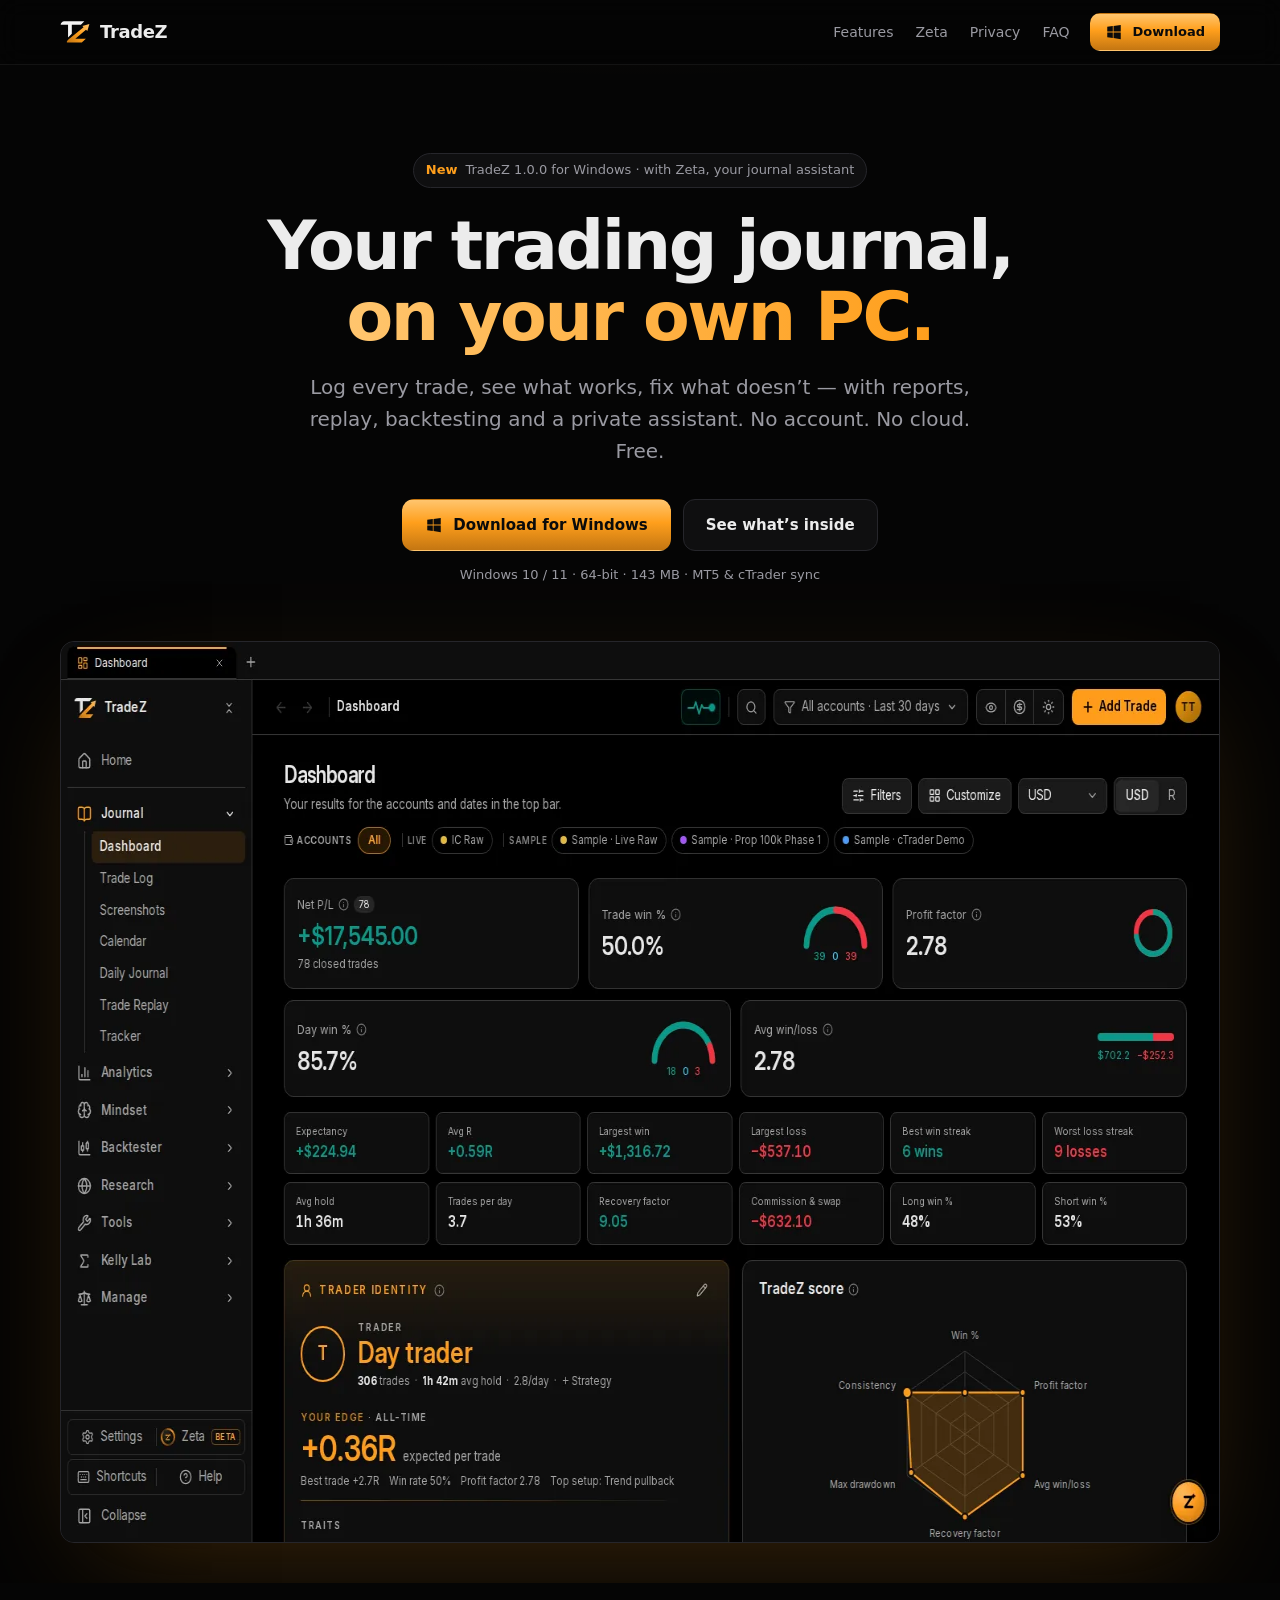
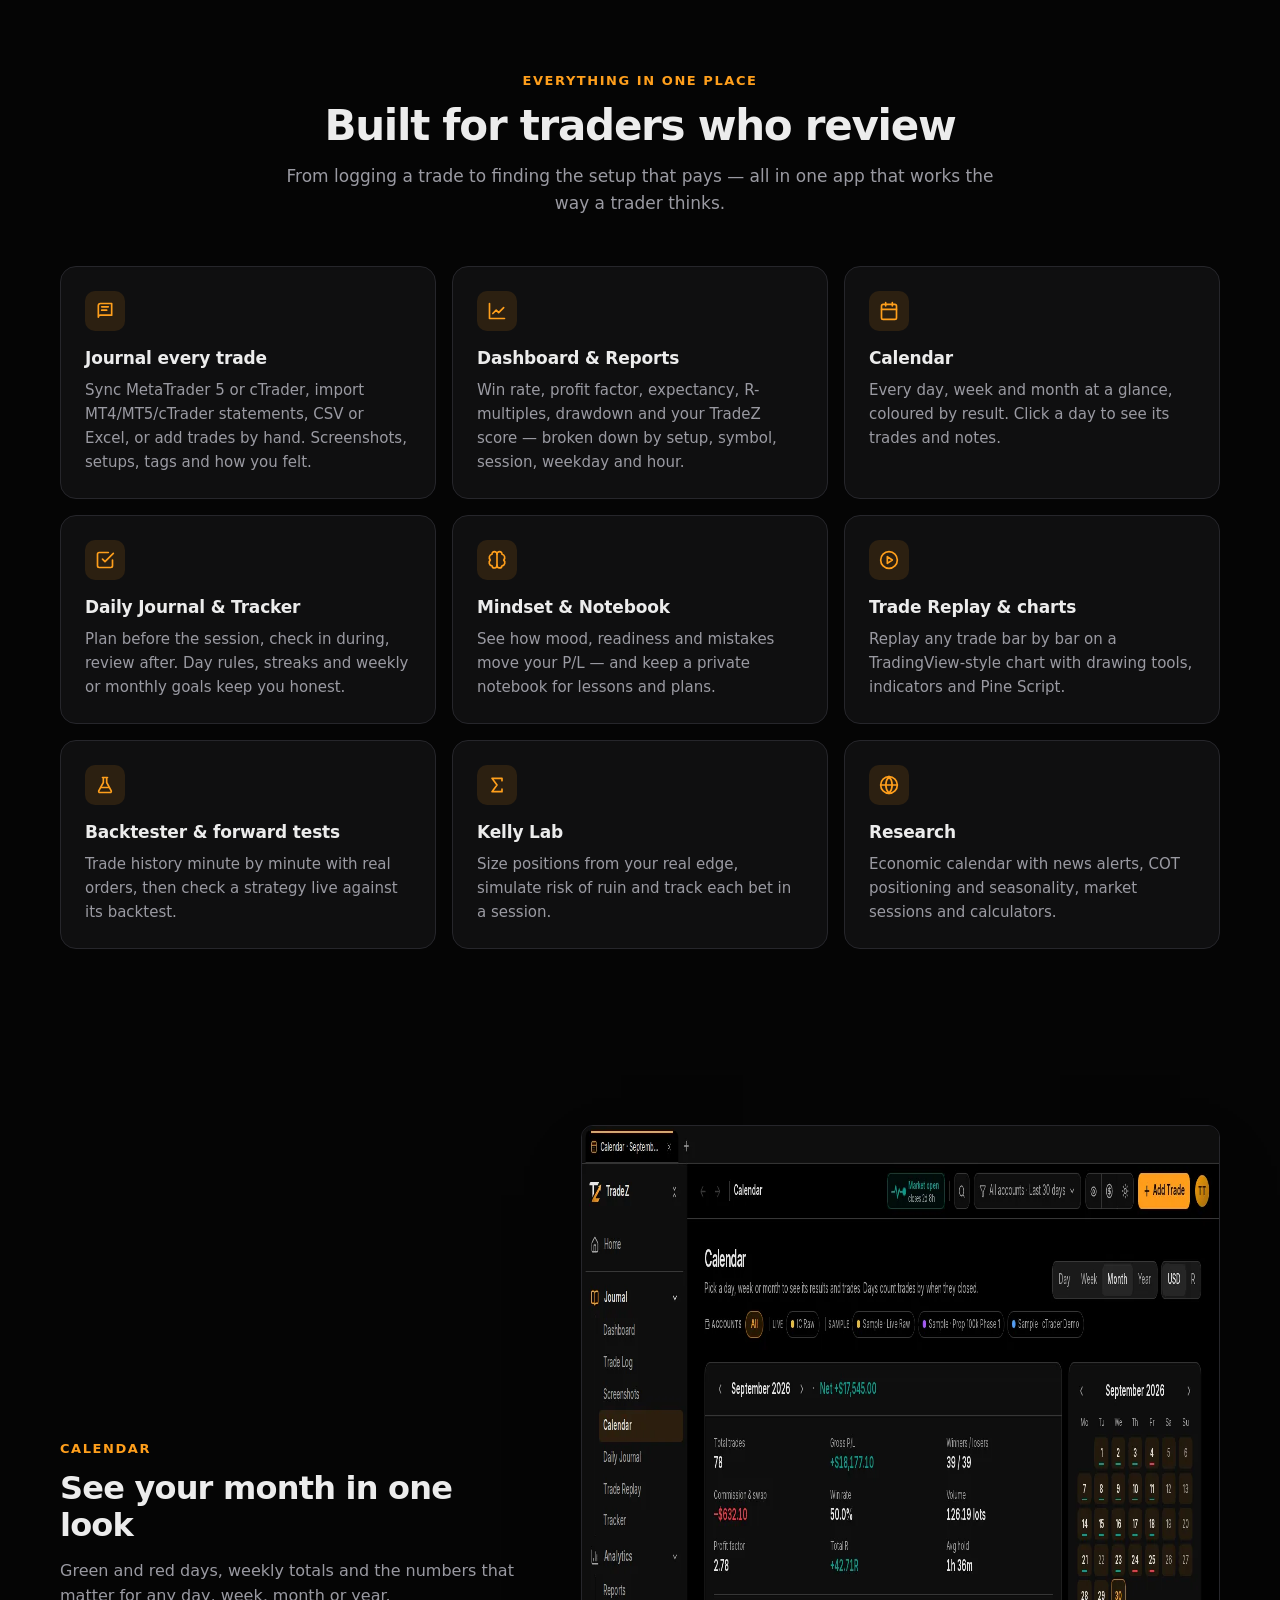
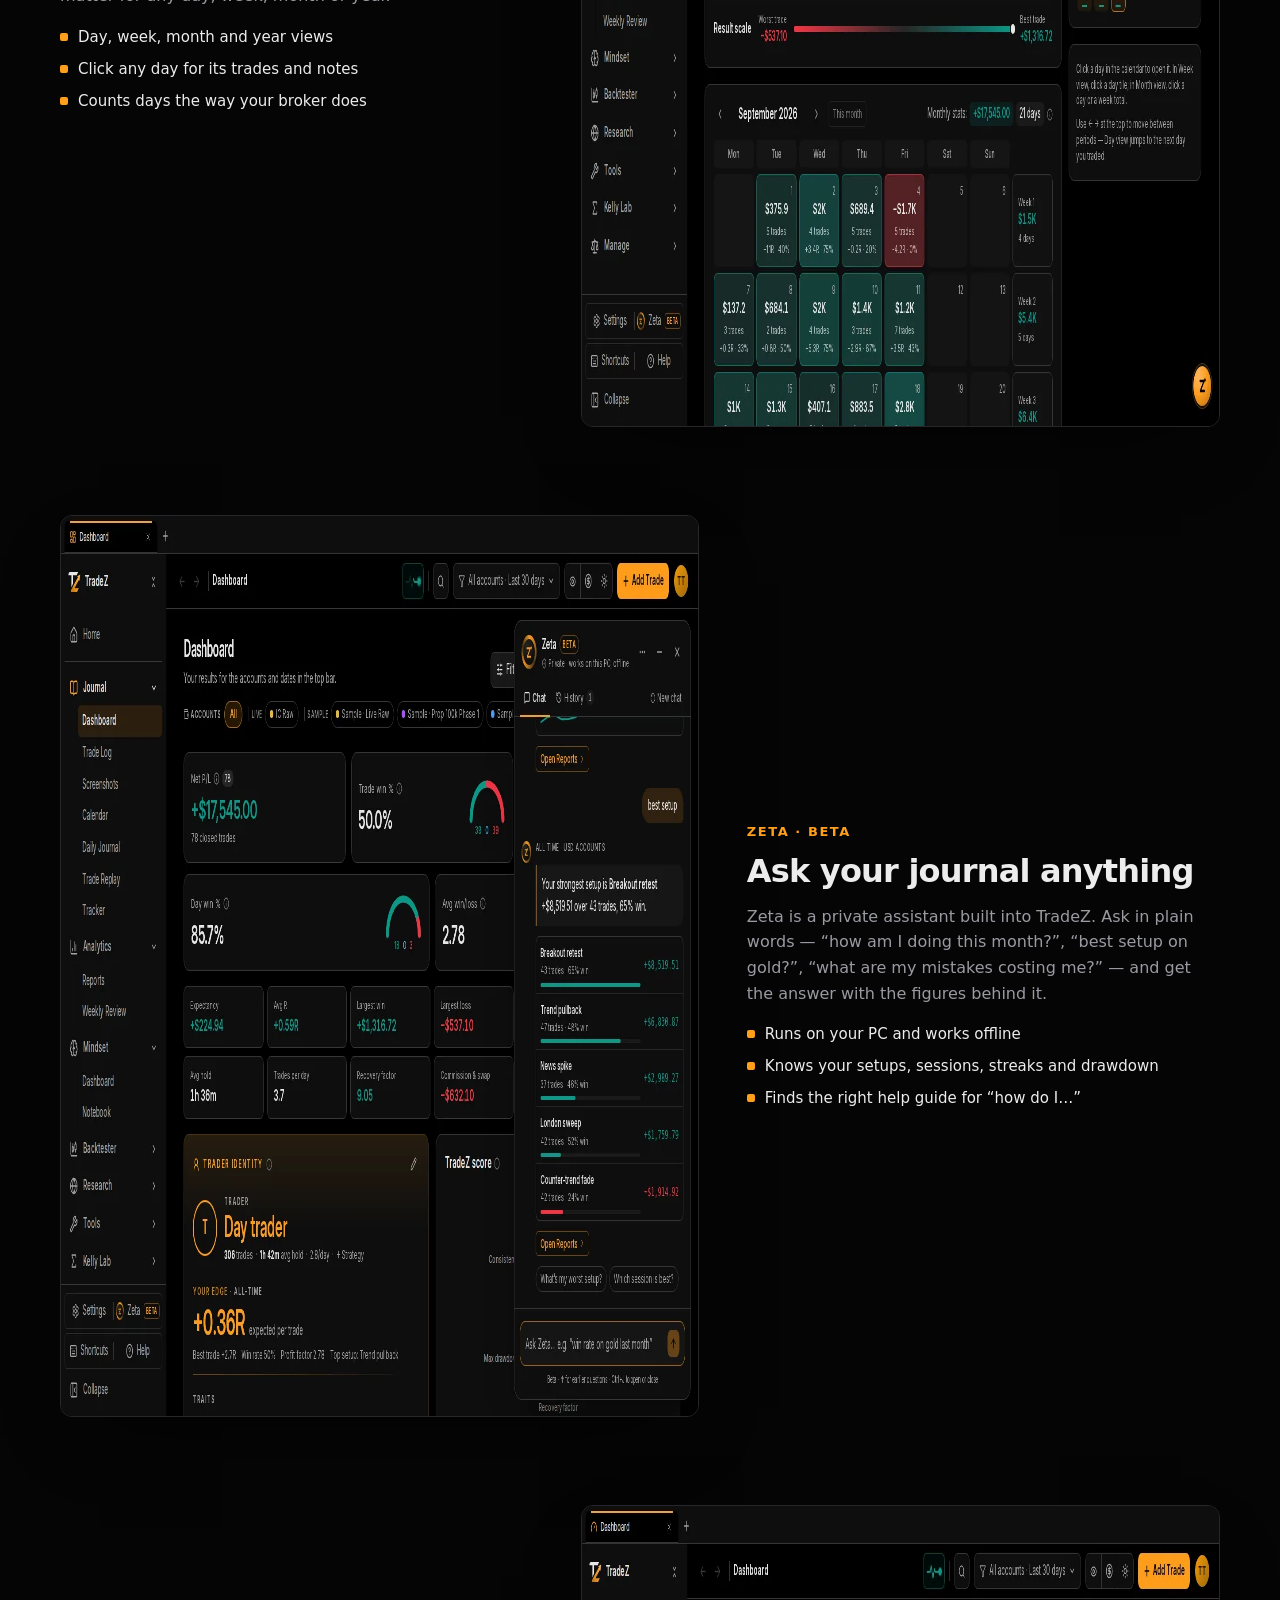
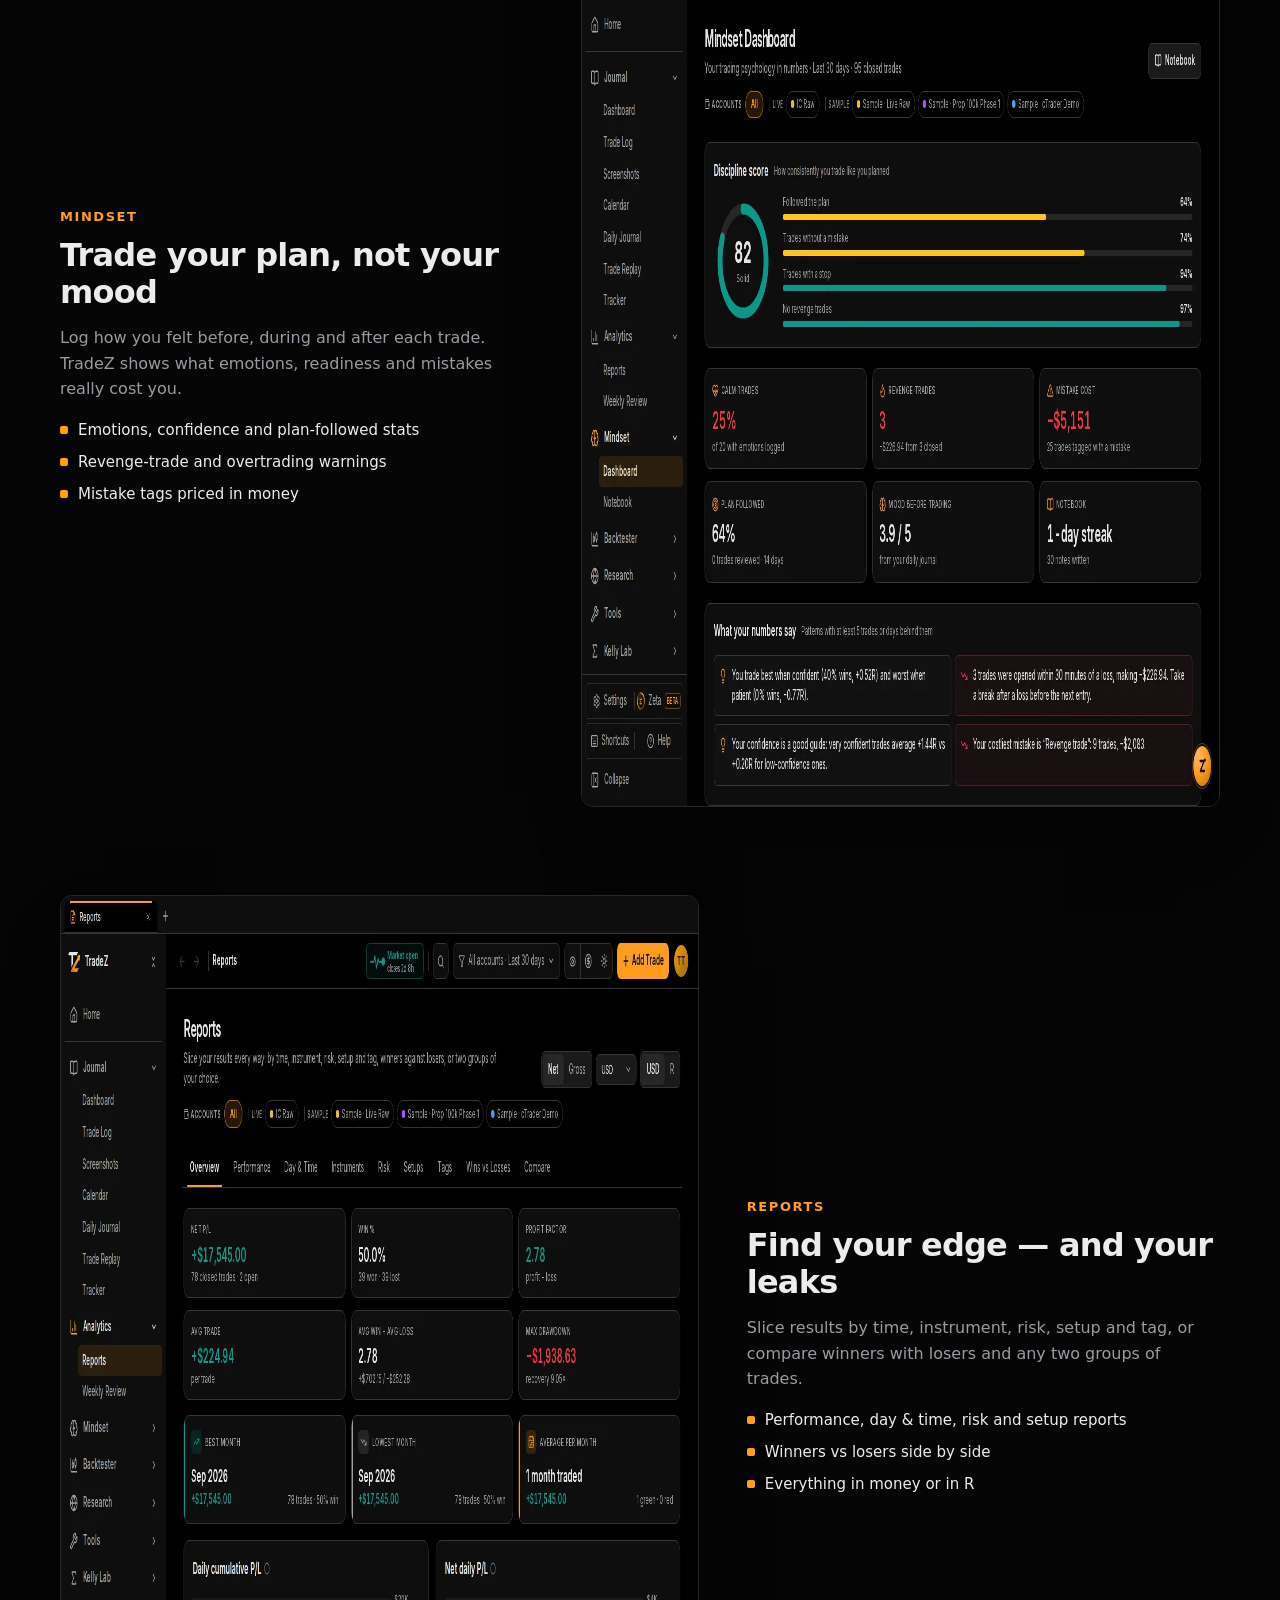
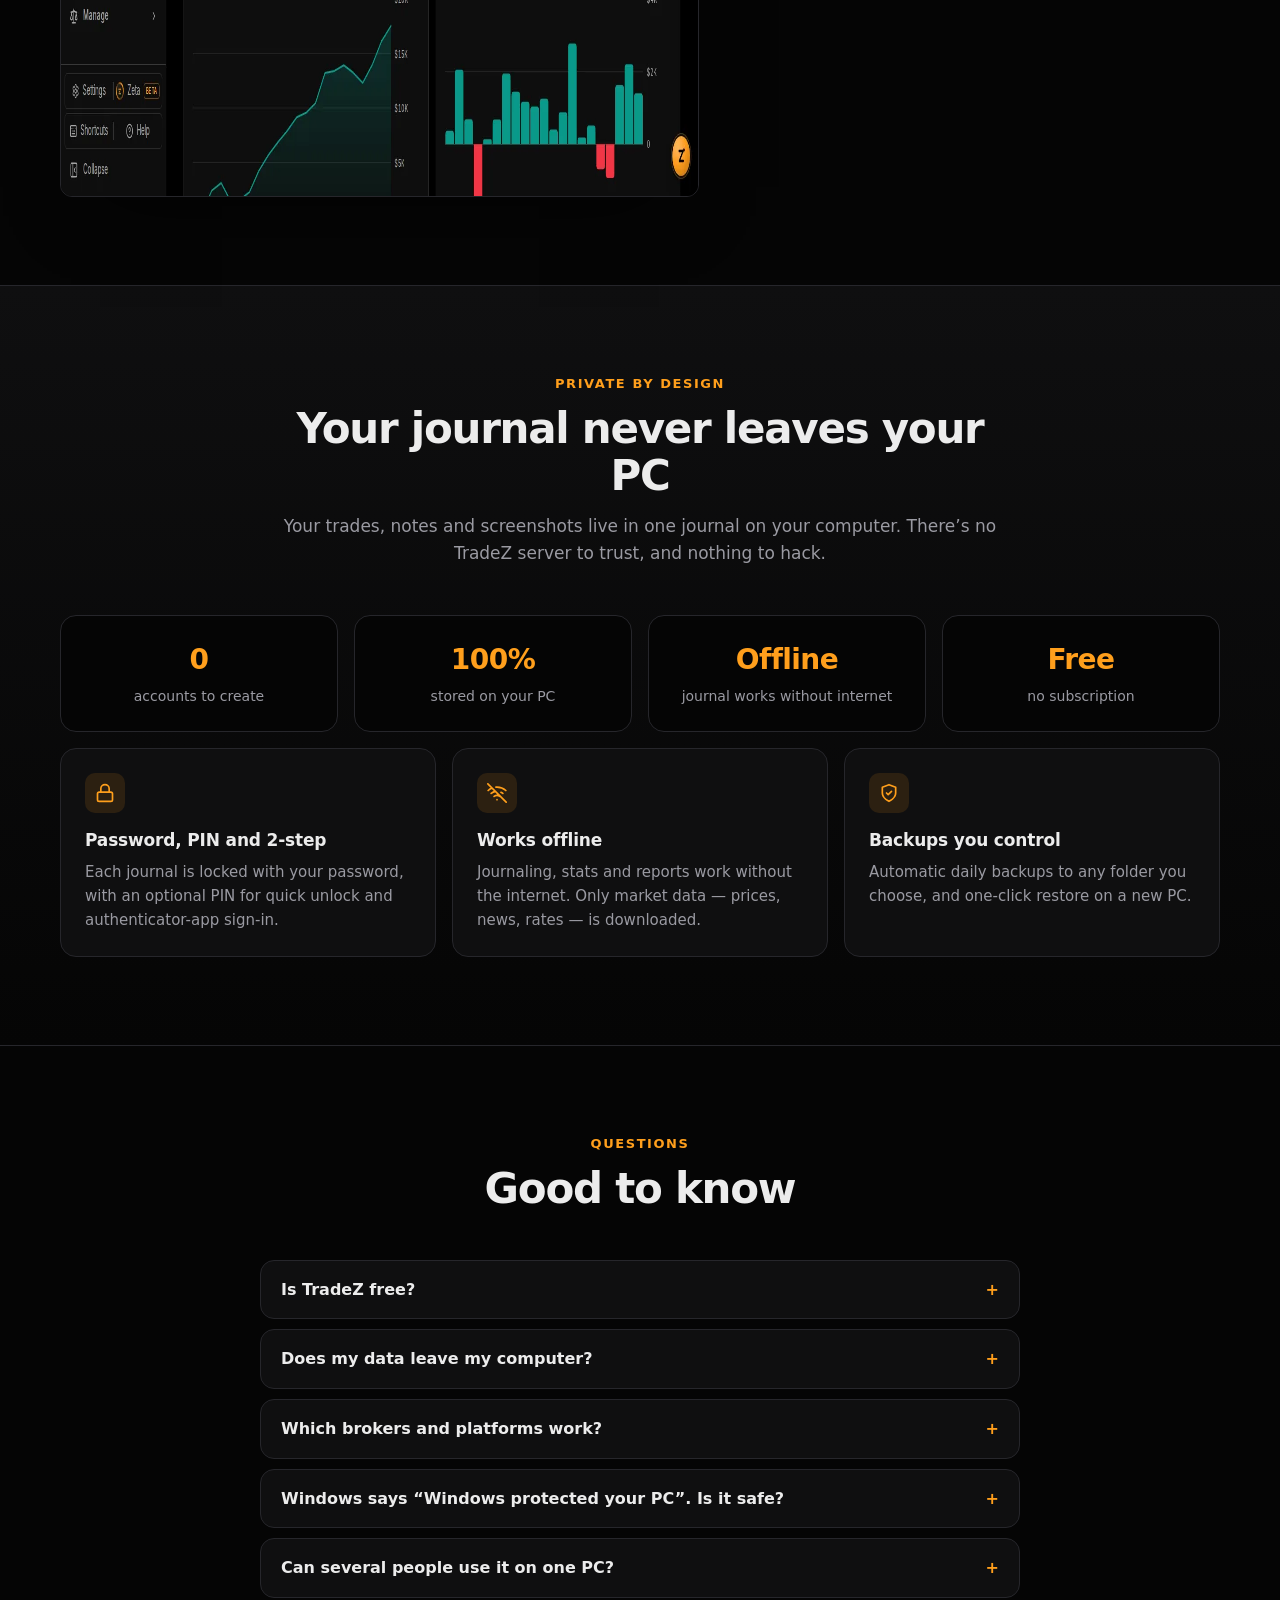
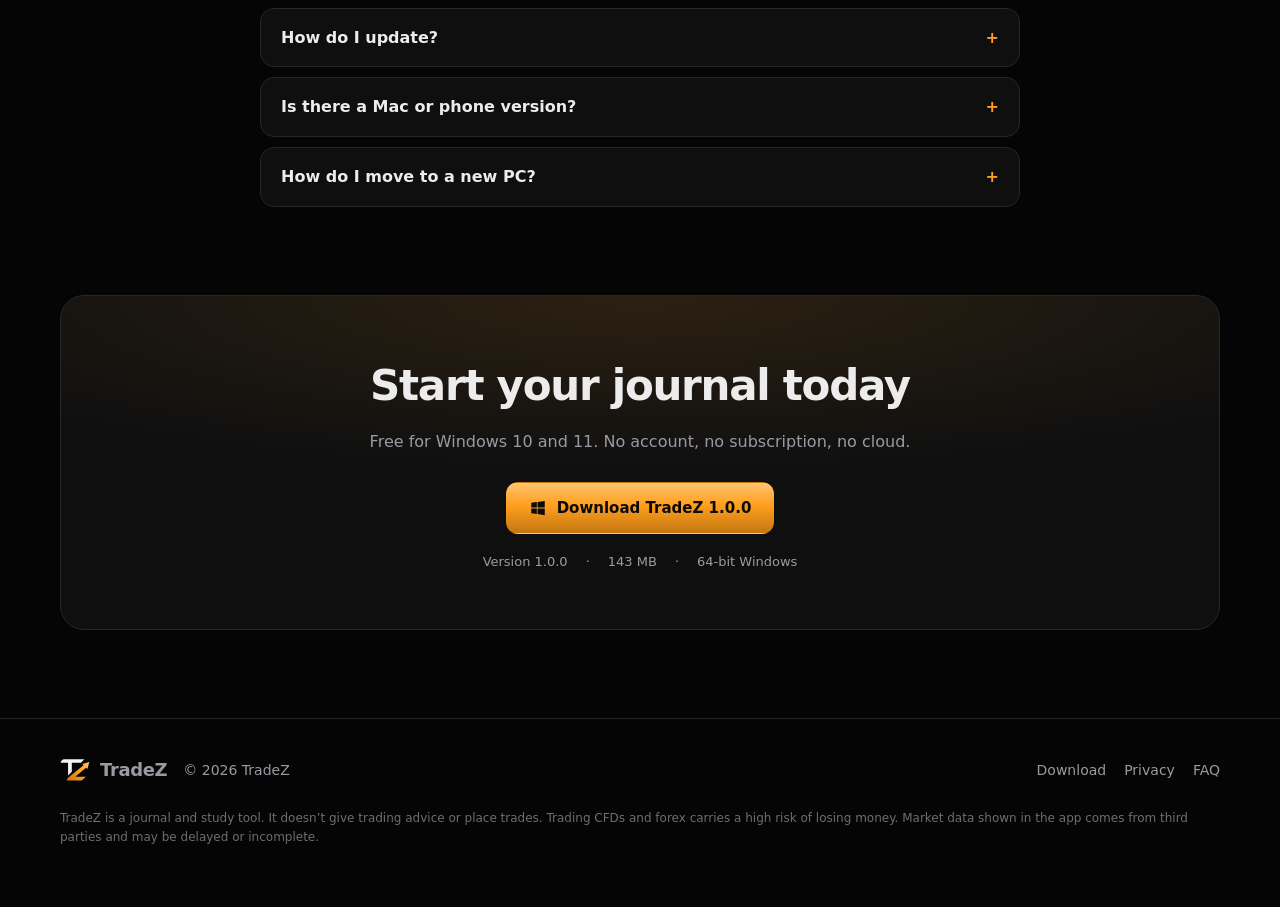
==== index.html @ 9136fe17 "tradez7.com: home, download page, update.json" ====
<!doctype html>
<html lang="en">
<head>
<meta charset="utf-8">
<meta name="viewport" content="width=device-width, initial-scale=1">
<title>TradeZ — the private trading journal for Windows</title>
<meta name="description" content="TradeZ is a free trading journal and backtester for Windows. Sync MT5 and cTrader, review every trade, and keep your data on your own PC.">
<link rel="canonical" href="https://tradez7.com/">
<meta property="og:title" content="TradeZ — the private trading journal for Windows">
<meta property="og:description" content="TradeZ is a free trading journal and backtester for Windows. Sync MT5 and cTrader, review every trade, and keep your data on your own PC.">
<meta property="og:image" content="https://tradez7.com/assets/dashboard.webp">
<meta property="og:url" content="https://tradez7.com/">
<meta name="theme-color" content="#050505">
<link rel="icon" href="/favicon.svg" type="image/svg+xml">
<link rel="icon" href="/favicon.png" type="image/png">
<link rel="apple-touch-icon" href="/assets/apple-touch-icon.png">
<link rel="stylesheet" href="/assets/site.css">
<script>document.documentElement.classList.add('js')</script>
</head>
<body>
<header class="nav"><div class="wrap">
  <a class="brand" href="/"><svg viewBox="107 44 272 272" aria-hidden="true"><defs><linearGradient id="gh" x1="170" y1="276" x2="372" y2="108" gradientUnits="userSpaceOnUse"><stop offset="0" stop-color="#c47612"/><stop offset=".55" stop-color="#ff9f1c"/><stop offset="1" stop-color="#ffc56e"/></linearGradient></defs><path d="M146 83H327.5L296.5 115H214V196L180 230V115H113C113 101 128 83 146 83Z" fill="#f4f4f4"/><path d="M170 276H304.5L341.5 241H246L342.5 160.5L355 171L373.5 106.5L310 125L320.5 137L188.5 244C174 258 165 268 170 276Z" fill="url(#gh)"/></svg>TradeZ</a>
  <nav>
    <a class="hide-sm" href="/#features">Features</a>
    <a class="hide-sm" href="/#zeta">Zeta</a>
    <a class="hide-sm" href="/#privacy">Privacy</a>
    <a class="hide-sm" href="/#faq">FAQ</a>
  </nav>
  <a class="btn btn-primary btn-sm" href="/download/"><svg viewBox="0 0 24 24" fill="currentColor"><path d="M3 5.1 10.4 4v7.2H3zm8.4-1.2L21 2.5v8.7h-9.6zM3 12.8h7.4V20L3 18.9zm8.4 0H21v8.7l-9.6-1.4z"/></svg> Download</a>
</div></header>

<main>
<section class="hero"><div class="wrap">
  <span class="eyebrow"><b>New</b> TradeZ 1.0.0 for Windows · with Zeta, your journal assistant</span>
  <h1>Your trading journal,<br><span class="hl">on your own PC.</span></h1>
  <p class="lead">Log every trade, see what works, fix what doesn’t — with reports, replay, backtesting and a private assistant. No account. No cloud. Free.</p>
  <div class="cta">
    <a class="btn btn-primary" href="/download/"><svg viewBox="0 0 24 24" fill="currentColor"><path d="M3 5.1 10.4 4v7.2H3zm8.4-1.2L21 2.5v8.7h-9.6zM3 12.8h7.4V20L3 18.9zm8.4 0H21v8.7l-9.6-1.4z"/></svg> Download for Windows</a>
    <a class="btn btn-ghost" href="#features">See what’s inside</a>
  </div>
  <p class="note">Windows 10 / 11 · 64-bit · 143 MB · MT5 &amp; cTrader sync</p>
  <div class="shot"><img src="/assets/dashboard.webp" alt="The TradeZ dashboard" width="1440" height="900" fetchpriority="high"></div>
</div></section>

<section id="features"><div class="wrap">
  <div class="sec-head reveal"><div class="kicker">Everything in one place</div><h2>Built for traders who review</h2><p>From logging a trade to finding the setup that pays — all in one app that works the way a trader thinks.</p></div>
  <div class="grid">
<div class="card reveal"><div class="ico"><svg viewBox="0 0 24 24" fill="none" stroke="currentColor" stroke-width="2" stroke-linecap="round" stroke-linejoin="round"><path d="M4 19.5A2.5 2.5 0 0 1 6.5 17H20V3H6.5A2.5 2.5 0 0 0 4 5.5z"/><path d="M8 7h8M8 11h6"/></svg></div><h3>Journal every trade</h3><p>Sync MetaTrader 5 or cTrader, import MT4/MT5/cTrader statements, CSV or Excel, or add trades by hand. Screenshots, setups, tags and how you felt.</p></div>
<div class="card reveal"><div class="ico"><svg viewBox="0 0 24 24" fill="none" stroke="currentColor" stroke-width="2" stroke-linecap="round" stroke-linejoin="round"><path d="M3 3v18h18"/><path d="m7 15 4-4 3 3 6-6"/></svg></div><h3>Dashboard &amp; Reports</h3><p>Win rate, profit factor, expectancy, R-multiples, drawdown and your TradeZ score — broken down by setup, symbol, session, weekday and hour.</p></div>
<div class="card reveal"><div class="ico"><svg viewBox="0 0 24 24" fill="none" stroke="currentColor" stroke-width="2" stroke-linecap="round" stroke-linejoin="round"><rect x="3" y="4" width="18" height="18" rx="2"/><path d="M16 2v4M8 2v4M3 10h18"/></svg></div><h3>Calendar</h3><p>Every day, week and month at a glance, coloured by result. Click a day to see its trades and notes.</p></div>
<div class="card reveal"><div class="ico"><svg viewBox="0 0 24 24" fill="none" stroke="currentColor" stroke-width="2" stroke-linecap="round" stroke-linejoin="round"><path d="M9 11l3 3L22 4"/><path d="M21 12v7a2 2 0 0 1-2 2H5a2 2 0 0 1-2-2V5a2 2 0 0 1 2-2h11"/></svg></div><h3>Daily Journal &amp; Tracker</h3><p>Plan before the session, check in during, review after. Day rules, streaks and weekly or monthly goals keep you honest.</p></div>
<div class="card reveal"><div class="ico"><svg viewBox="0 0 24 24" fill="none" stroke="currentColor" stroke-width="2" stroke-linecap="round" stroke-linejoin="round"><path d="M12 5a3 3 0 1 0-5.99.14A4 4 0 0 0 4 12a4 4 0 0 0 2 7 3 3 0 0 0 6-1V5z"/><path d="M12 5a3 3 0 1 1 5.99.14A4 4 0 0 1 20 12a4 4 0 0 1-2 7 3 3 0 0 1-6-1"/></svg></div><h3>Mindset &amp; Notebook</h3><p>See how mood, readiness and mistakes move your P/L — and keep a private notebook for lessons and plans.</p></div>
<div class="card reveal"><div class="ico"><svg viewBox="0 0 24 24" fill="none" stroke="currentColor" stroke-width="2" stroke-linecap="round" stroke-linejoin="round"><circle cx="12" cy="12" r="10"/><path d="m10 8 6 4-6 4z"/></svg></div><h3>Trade Replay &amp; charts</h3><p>Replay any trade bar by bar on a TradingView-style chart with drawing tools, indicators and Pine Script.</p></div>
<div class="card reveal"><div class="ico"><svg viewBox="0 0 24 24" fill="none" stroke="currentColor" stroke-width="2" stroke-linecap="round" stroke-linejoin="round"><path d="M9 3h6M10 3v6L4.5 19a1.5 1.5 0 0 0 1.3 2h12.4a1.5 1.5 0 0 0 1.3-2L14 9V3"/><path d="M7 15h10"/></svg></div><h3>Backtester &amp; forward tests</h3><p>Trade history minute by minute with real orders, then check a strategy live against its backtest.</p></div>
<div class="card reveal"><div class="ico"><svg viewBox="0 0 24 24" fill="none" stroke="currentColor" stroke-width="2" stroke-linecap="round" stroke-linejoin="round"><path d="M18 7V4H6l6 8-6 8h12v-3"/></svg></div><h3>Kelly Lab</h3><p>Size positions from your real edge, simulate risk of ruin and track each bet in a session.</p></div>
<div class="card reveal"><div class="ico"><svg viewBox="0 0 24 24" fill="none" stroke="currentColor" stroke-width="2" stroke-linecap="round" stroke-linejoin="round"><circle cx="12" cy="12" r="10"/><path d="M2 12h20M12 2a15 15 0 0 1 0 20M12 2a15 15 0 0 0 0 20"/></svg></div><h3>Research</h3><p>Economic calendar with news alerts, COT positioning and seasonality, market sessions and calculators.</p></div>
  </div>
</div></section>

<section><div class="wrap">
<div class="feature reveal">
  <div class="text"><div class="kicker">Calendar</div><h3>See your month in one look</h3><p>Green and red days, weekly totals and the numbers that matter for any day, week, month or year.</p><ul><li>Day, week, month and year views</li><li>Click any day for its trades and notes</li><li>Counts days the way your broker does</li></ul></div>
  <div class="frame"><img src="/assets/calendar.webp" alt="TradeZ calendar with daily results" width="1440" height="900" loading="lazy"></div>
</div>
<div class="feature reveal flip">
  <div class="text"><div class="kicker"><span id="zeta"></span>Zeta · beta</div><h3>Ask your journal anything</h3><p>Zeta is a private assistant built into TradeZ. Ask in plain words — “how am I doing this month?”, “best setup on gold?”, “what are my mistakes costing me?” — and get the answer with the figures behind it.</p><ul><li>Runs on your PC and works offline</li><li>Knows your setups, sessions, streaks and drawdown</li><li>Finds the right help guide for “how do I…”</li></ul></div>
  <div class="frame"><img src="/assets/zeta.webp" alt="Zeta answering questions about the journal" width="1440" height="900" loading="lazy"></div>
</div>
<div class="feature reveal">
  <div class="text"><div class="kicker">Mindset</div><h3>Trade your plan, not your mood</h3><p>Log how you felt before, during and after each trade. TradeZ shows what emotions, readiness and mistakes really cost you.</p><ul><li>Emotions, confidence and plan-followed stats</li><li>Revenge-trade and overtrading warnings</li><li>Mistake tags priced in money</li></ul></div>
  <div class="frame"><img src="/assets/mindset.webp" alt="TradeZ mindset dashboard" width="1440" height="900" loading="lazy"></div>
</div>
<div class="feature reveal flip">
  <div class="text"><div class="kicker">Reports</div><h3>Find your edge — and your leaks</h3><p>Slice results by time, instrument, risk, setup and tag, or compare winners with losers and any two groups of trades.</p><ul><li>Performance, day &amp; time, risk and setup reports</li><li>Winners vs losers side by side</li><li>Everything in money or in R</li></ul></div>
  <div class="frame"><img src="/assets/reports.webp" alt="TradeZ reports" width="1440" height="900" loading="lazy"></div>
</div>
</div></section>

<section id="privacy" class="band"><div class="wrap">
  <div class="sec-head reveal"><div class="kicker">Private by design</div><h2>Your journal never leaves your PC</h2><p>Your trades, notes and screenshots live in one journal on your computer. There’s no TradeZ server to trust, and nothing to hack.</p></div>
  <div class="stats reveal">
    <div class="stat"><b>0</b><span>accounts to create</span></div>
    <div class="stat"><b>100%</b><span>stored on your PC</span></div>
    <div class="stat"><b>Offline</b><span>journal works without internet</span></div>
    <div class="stat"><b>Free</b><span>no subscription</span></div>
  </div>
  <div class="grid" style="margin-top:16px">
    <div class="card reveal"><div class="ico"><svg viewBox="0 0 24 24" fill="none" stroke="currentColor" stroke-width="2" stroke-linecap="round" stroke-linejoin="round"><rect x="3" y="11" width="18" height="11" rx="2"/><path d="M7 11V7a5 5 0 0 1 10 0v4"/></svg></div><h3>Password, PIN and 2-step</h3><p>Each journal is locked with your password, with an optional PIN for quick unlock and authenticator-app sign-in.</p></div>
    <div class="card reveal"><div class="ico"><svg viewBox="0 0 24 24" fill="none" stroke="currentColor" stroke-width="2" stroke-linecap="round" stroke-linejoin="round"><path d="M1 1l22 22M16.7 11.1A10.9 10.9 0 0 1 19 12.5M5 12.5a10.9 10.9 0 0 1 5.2-2.4M10.7 5A16 16 0 0 1 22.6 9M1.4 9a16 16 0 0 1 4.7-2.9M8.5 16.1a6 6 0 0 1 6.9 0M12 20h.01"/></svg></div><h3>Works offline</h3><p>Journaling, stats and reports work without the internet. Only market data — prices, news, rates — is downloaded.</p></div>
    <div class="card reveal"><div class="ico"><svg viewBox="0 0 24 24" fill="none" stroke="currentColor" stroke-width="2" stroke-linecap="round" stroke-linejoin="round"><path d="M12 22s8-4 8-10V5l-8-3-8 3v7c0 6 8 10 8 10z"/><path d="m9 12 2 2 4-4"/></svg></div><h3>Backups you control</h3><p>Automatic daily backups to any folder you choose, and one-click restore on a new PC.</p></div>
  </div>
</div></section>

<section id="faq"><div class="wrap">
  <div class="sec-head reveal"><div class="kicker">Questions</div><h2>Good to know</h2></div>
  <div class="faq">
<details class="reveal"><summary>Is TradeZ free?</summary><p>Yes. TradeZ 1.0 is free to download and use, with no subscription and no account to create.</p></details>
<details class="reveal"><summary>Does my data leave my computer?</summary><p>No. Your trades, notes, screenshots and settings are saved only on your PC, in your own journal. There is no TradeZ server or cloud. The app only downloads market data such as prices, the economic calendar and exchange rates.</p></details>
<details class="reveal"><summary>Which brokers and platforms work?</summary><p>Live sync works with MetaTrader 5 and cTrader. You can also import MT4, MT5 and cTrader statements, or any CSV or Excel file, and you can always add trades by hand.</p></details>
<details class="reveal"><summary>Windows says “Windows protected your PC”. Is it safe?</summary><p>Yes. Windows shows this for new apps that aren’t code-signed yet. Click <b>More info</b>, then <b>Run anyway</b>. You only see it once.</p></details>
<details class="reveal"><summary>Can several people use it on one PC?</summary><p>Yes. Each person gets their own password-protected journal, with an optional PIN and 2-step sign-in. <kbd>Ctrl</kbd>+<kbd>L</kbd> locks the screen.</p></details>
<details class="reveal"><summary>How do I update?</summary><p>TradeZ tells you when a new version is out, with what’s new and a Download button. Install it over the old one — your journal stays exactly as it is.</p></details>
<details class="reveal"><summary>Is there a Mac or phone version?</summary><p>Not yet. TradeZ 1.0 is for Windows 10 and 11 (64-bit).</p></details>
<details class="reveal"><summary>How do I move to a new PC?</summary><p>Settings › Backup &amp; Reset: make a backup, copy the file to the new PC and restore it there. Automatic daily backups to a folder of your choice are built in too.</p></details>
  </div>
</div></section>

<section style="padding-top:0"><div class="wrap">
<div class="dl reveal">
  <h2>Start your journal today</h2>
  <p>Free for Windows 10 and 11. No account, no subscription, no cloud.</p>
  <a class="btn btn-primary" href="/download/"><svg viewBox="0 0 24 24" fill="currentColor"><path d="M3 5.1 10.4 4v7.2H3zm8.4-1.2L21 2.5v8.7h-9.6zM3 12.8h7.4V20L3 18.9zm8.4 0H21v8.7l-9.6-1.4z"/></svg> Download TradeZ 1.0.0</a>
  <div class="meta"><span>Version 1.0.0</span><span>·</span><span>143 MB</span><span>·</span><span>64-bit Windows</span></div>
</div>
</div></section>
</main>
<footer><div class="wrap">
  <a class="brand" href="/"><svg viewBox="107 44 272 272" aria-hidden="true"><defs><linearGradient id="gf" x1="170" y1="276" x2="372" y2="108" gradientUnits="userSpaceOnUse"><stop offset="0" stop-color="#c47612"/><stop offset=".55" stop-color="#ff9f1c"/><stop offset="1" stop-color="#ffc56e"/></linearGradient></defs><path d="M146 83H327.5L296.5 115H214V196L180 230V115H113C113 101 128 83 146 83Z" fill="#f4f4f4"/><path d="M170 276H304.5L341.5 241H246L342.5 160.5L355 171L373.5 106.5L310 125L320.5 137L188.5 244C174 258 165 268 170 276Z" fill="url(#gf)"/></svg>TradeZ</a>
  <span>© 2026 TradeZ</span>
  <div class="links"><a href="/download/">Download</a><a href="/#privacy">Privacy</a><a href="/#faq">FAQ</a></div>
  <p class="disclaimer">TradeZ is a journal and study tool. It doesn’t give trading advice or place trades. Trading CFDs and forex carries a high risk of losing money. Market data shown in the app comes from third parties and may be delayed or incomplete.</p>
</div></footer>
<script>
  // Sections rise in as you scroll to them
  const io = new IntersectionObserver((es) => es.forEach((e) => e.isIntersecting && (e.target.classList.add('in'), io.unobserve(e.target))), { rootMargin: '0px 0px -8% 0px' })
  document.querySelectorAll('.reveal').forEach((el) => io.observe(el))
</script>
</body>
</html>
---- assets/site.css ----
/* tradez7.com — the TradeZ website. Black Amber: the app's default look. */
:root {
  --bg: #050505;
  --surface: #0f0f10;
  --surface-2: #17171a;
  --border: #26262b;
  --text: #ececec;
  --muted: #9a9aa2;
  --accent: #ff9f1c;
  --accent-deep: #c47612;
  --accent-light: #ffc56e;
  --accent-fg: #0b0b0b;
  --profit: #089981;
  --loss: #f23645;
  --radius: 16px;
  --max: 1160px;
  color-scheme: dark;
}
* { box-sizing: border-box; }
html { scroll-behavior: smooth; }
body {
  margin: 0;
  background: var(--bg);
  color: var(--text);
  font: 16px/1.6 Inter, 'Segoe UI', system-ui, -apple-system, Roboto, Arial, sans-serif;
  -webkit-font-smoothing: antialiased;
}
a { color: inherit; }
img { max-width: 100%; display: block; }
.wrap { width: min(var(--max), 100% - 32px); margin-inline: auto; }

/* Header */
.nav { position: sticky; top: 0; z-index: 10; backdrop-filter: blur(12px); background: rgb(5 5 5 / 0.78); border-bottom: 1px solid rgb(255 255 255 / 0.06); }
.nav .wrap { display: flex; align-items: center; gap: 20px; height: 64px; }
.brand { display: flex; align-items: center; gap: 10px; font-weight: 700; font-size: 18px; letter-spacing: -0.02em; text-decoration: none; }
.brand svg { width: 30px; height: 30px; }
.nav nav { display: flex; gap: 22px; margin-left: auto; font-size: 14px; color: var(--muted); }
.nav nav a { text-decoration: none; }
.nav nav a:hover { color: var(--text); }
@media (max-width: 720px) { .nav nav a.hide-sm { display: none; } }

/* Buttons */
.btn { display: inline-flex; align-items: center; gap: 10px; padding: 13px 22px; border-radius: 12px; font-weight: 600; font-size: 15px; text-decoration: none; border: 1px solid transparent; transition: transform 0.15s, background 0.15s, border-color 0.15s; }
.btn:active { transform: scale(0.97); }
.btn-primary { background: linear-gradient(180deg, var(--accent-light), var(--accent) 45%, var(--accent-deep)); color: var(--accent-fg); }
.btn-primary:hover { filter: brightness(1.06); }
.btn-ghost { border-color: var(--border); color: var(--text); background: var(--surface); }
.btn-ghost:hover { border-color: #3a3a40; }
.btn svg { width: 18px; height: 18px; }
.btn-sm { padding: 8px 14px; font-size: 13px; border-radius: 10px; }

/* Hero */
.hero { padding: 88px 0 40px; text-align: center; position: relative; overflow: hidden; }
.hero::before { content: ''; position: absolute; inset: -40% -20% auto; height: 620px; background: radial-gradient(closest-side, rgb(255 159 28 / 0.16), transparent); pointer-events: none; }
.eyebrow { display: inline-flex; align-items: center; gap: 8px; padding: 6px 12px; border: 1px solid var(--border); border-radius: 999px; font-size: 13px; color: var(--muted); background: var(--surface); }
.eyebrow b { color: var(--accent); font-weight: 600; }
h1 { font-size: clamp(38px, 6vw, 68px); line-height: 1.05; letter-spacing: -0.035em; margin: 22px auto 18px; max-width: 900px; }
h1 .hl { background: linear-gradient(90deg, var(--accent-light), var(--accent)); -webkit-background-clip: text; background-clip: text; color: transparent; }
.lead { font-size: clamp(17px, 2vw, 20px); color: var(--muted); max-width: 680px; margin: 0 auto 32px; }
.cta { display: flex; gap: 12px; justify-content: center; flex-wrap: wrap; }
.note { margin-top: 14px; font-size: 13px; color: var(--muted); }
.shot { margin: 56px auto 0; border-radius: 14px; border: 1px solid var(--border); box-shadow: 0 40px 120px -40px rgb(255 159 28 / 0.25), 0 30px 80px -30px rgb(0 0 0 / 0.9); overflow: hidden; background: var(--surface); }

/* Sections */
section { padding: 88px 0; }
.sec-head { text-align: center; max-width: 720px; margin: 0 auto 48px; }
.sec-head h2 { font-size: clamp(28px, 4vw, 42px); letter-spacing: -0.03em; line-height: 1.12; margin: 0 0 14px; }
.sec-head p { color: var(--muted); margin: 0; font-size: 17px; }
.kicker { color: var(--accent); font-size: 13px; font-weight: 600; letter-spacing: 0.12em; text-transform: uppercase; margin-bottom: 10px; }

.grid { display: grid; gap: 16px; grid-template-columns: repeat(3, minmax(0, 1fr)); }
@media (max-width: 900px) { .grid { grid-template-columns: repeat(2, minmax(0, 1fr)); } }
@media (max-width: 600px) { .grid { grid-template-columns: 1fr; } }
.card { background: var(--surface); border: 1px solid var(--border); border-radius: var(--radius); padding: 24px; }
.card h3 { margin: 14px 0 6px; font-size: 17px; letter-spacing: -0.01em; }
.card p { margin: 0; color: var(--muted); font-size: 15px; }
.ico { width: 40px; height: 40px; border-radius: 10px; display: grid; place-items: center; background: rgb(255 159 28 / 0.12); color: var(--accent); }
.ico svg { width: 20px; height: 20px; }

/* Alternating feature rows */
.feature { display: grid; grid-template-columns: 1fr 1.35fr; gap: 48px; align-items: center; margin-bottom: 88px; }
.feature:last-child { margin-bottom: 0; }
.feature.flip { grid-template-columns: 1.35fr 1fr; }
.feature.flip .text { order: 2; }
@media (max-width: 860px) { .feature, .feature.flip { grid-template-columns: 1fr; gap: 24px; } .feature.flip .text { order: 0; } }
.feature h3 { font-size: clamp(24px, 3vw, 32px); letter-spacing: -0.025em; line-height: 1.15; margin: 0 0 14px; }
.feature p { color: var(--muted); margin: 0 0 16px; }
.feature ul { margin: 0; padding: 0; list-style: none; display: grid; gap: 8px; }
.feature li { display: flex; gap: 10px; color: var(--text); font-size: 15px; }
.feature li::before { content: ''; flex: 0 0 8px; height: 8px; margin-top: 8px; border-radius: 2px; background: var(--accent); }
.frame { border-radius: 12px; border: 1px solid var(--border); overflow: hidden; box-shadow: 0 30px 80px -40px rgb(0 0 0 / 0.9); }

/* Privacy band */
.band { background: linear-gradient(180deg, var(--surface), var(--bg)); border-top: 1px solid var(--border); border-bottom: 1px solid var(--border); }
.stats { display: grid; grid-template-columns: repeat(4, minmax(0, 1fr)); gap: 16px; margin-top: 8px; }
@media (max-width: 800px) { .stats { grid-template-columns: repeat(2, minmax(0, 1fr)); } }
.stat { text-align: center; padding: 22px 12px; border: 1px solid var(--border); border-radius: var(--radius); background: var(--bg); }
.stat b { display: block; font-size: 28px; letter-spacing: -0.02em; color: var(--accent); }
.stat span { color: var(--muted); font-size: 14px; }

/* Download block */
.dl { text-align: center; border: 1px solid var(--border); border-radius: 24px; padding: 56px 24px; background: radial-gradient(120% 90% at 50% 0%, rgb(255 159 28 / 0.12), transparent 60%), var(--surface); }
.dl h2 { font-size: clamp(28px, 4vw, 42px); letter-spacing: -0.03em; margin: 0 0 10px; }
.dl p { color: var(--muted); margin: 0 0 28px; }
.meta { display: flex; gap: 18px; justify-content: center; flex-wrap: wrap; margin-top: 18px; font-size: 13px; color: var(--muted); }

/* Steps (download page) */
.steps { counter-reset: s; display: grid; gap: 14px; max-width: 760px; margin: 0 auto; }
.step { counter-increment: s; display: grid; grid-template-columns: 44px 1fr; gap: 16px; align-items: start; background: var(--surface); border: 1px solid var(--border); border-radius: var(--radius); padding: 20px; }
.step::before { content: counter(s); width: 36px; height: 36px; border-radius: 10px; display: grid; place-items: center; font-weight: 700; background: rgb(255 159 28 / 0.12); color: var(--accent); }
.step h3 { margin: 4px 0 4px; font-size: 17px; }
.step p { margin: 0; color: var(--muted); font-size: 15px; }
kbd { font: 600 12px/1 ui-monospace, Consolas, monospace; padding: 3px 6px; border: 1px solid var(--border); border-bottom-width: 2px; border-radius: 6px; background: var(--surface-2); color: var(--text); }
code { font: 13px ui-monospace, Consolas, monospace; background: var(--surface-2); padding: 2px 6px; border-radius: 6px; }

/* FAQ */
.faq { max-width: 760px; margin: 0 auto; display: grid; gap: 10px; }
details { background: var(--surface); border: 1px solid var(--border); border-radius: 14px; padding: 16px 20px; }
summary { cursor: pointer; font-weight: 600; list-style: none; display: flex; justify-content: space-between; gap: 12px; }
summary::-webkit-details-marker { display: none; }
summary::after { content: '+'; color: var(--accent); font-weight: 700; }
details[open] summary::after { content: '–'; }
details p { color: var(--muted); margin: 10px 0 0; font-size: 15px; }

/* Footer */
footer { border-top: 1px solid var(--border); padding: 36px 0 48px; color: var(--muted); font-size: 14px; }
footer .wrap { display: flex; gap: 16px; align-items: center; flex-wrap: wrap; }
footer .links { display: flex; gap: 18px; margin-left: auto; }
footer a { text-decoration: none; }
footer a:hover { color: var(--text); }
.disclaimer { width: 100%; font-size: 12px; color: #6d6d74; margin-top: 8px; }

/* Rise in on scroll (only when JS is on and motion is welcome) */
@media (prefers-reduced-motion: no-preference) {
  .js .reveal { opacity: 0; transform: translateY(18px); transition: opacity 0.6s ease, transform 0.6s ease; }
  .js .reveal.in { opacity: 1; transform: none; }
}
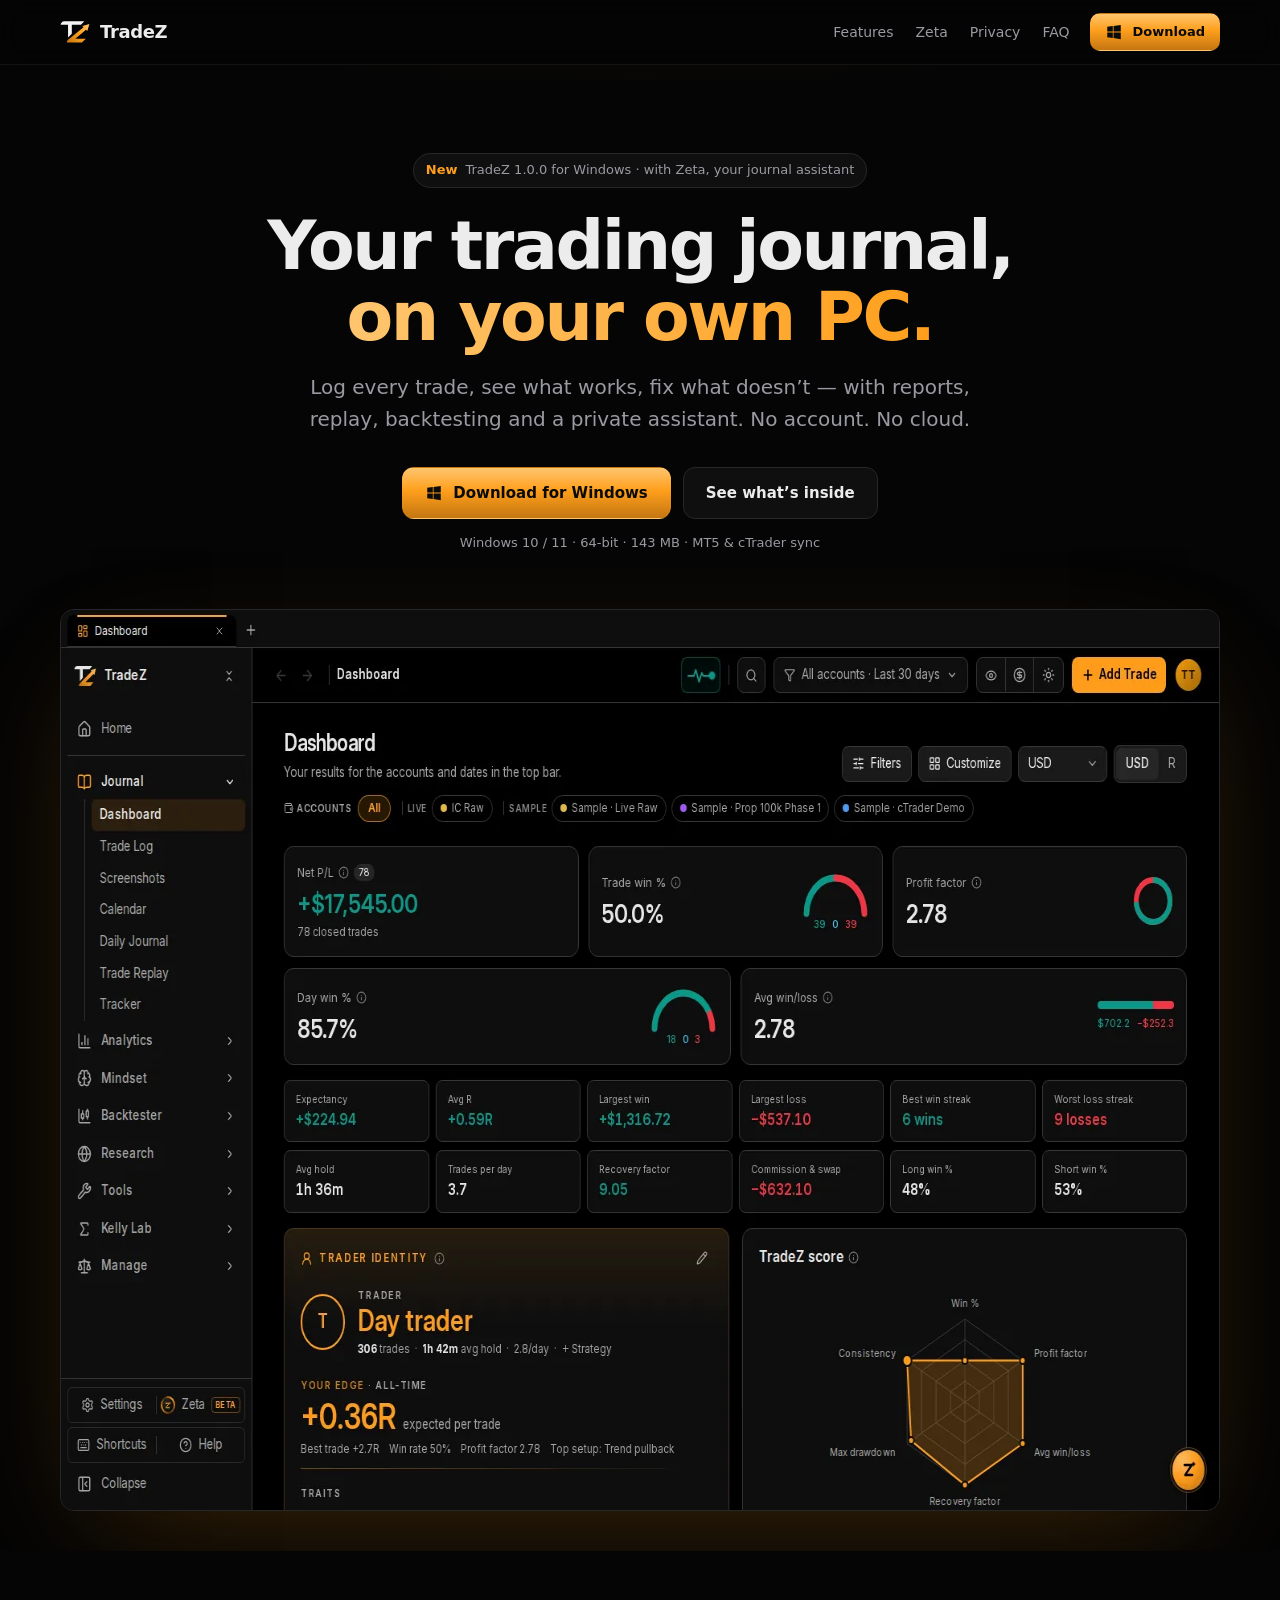
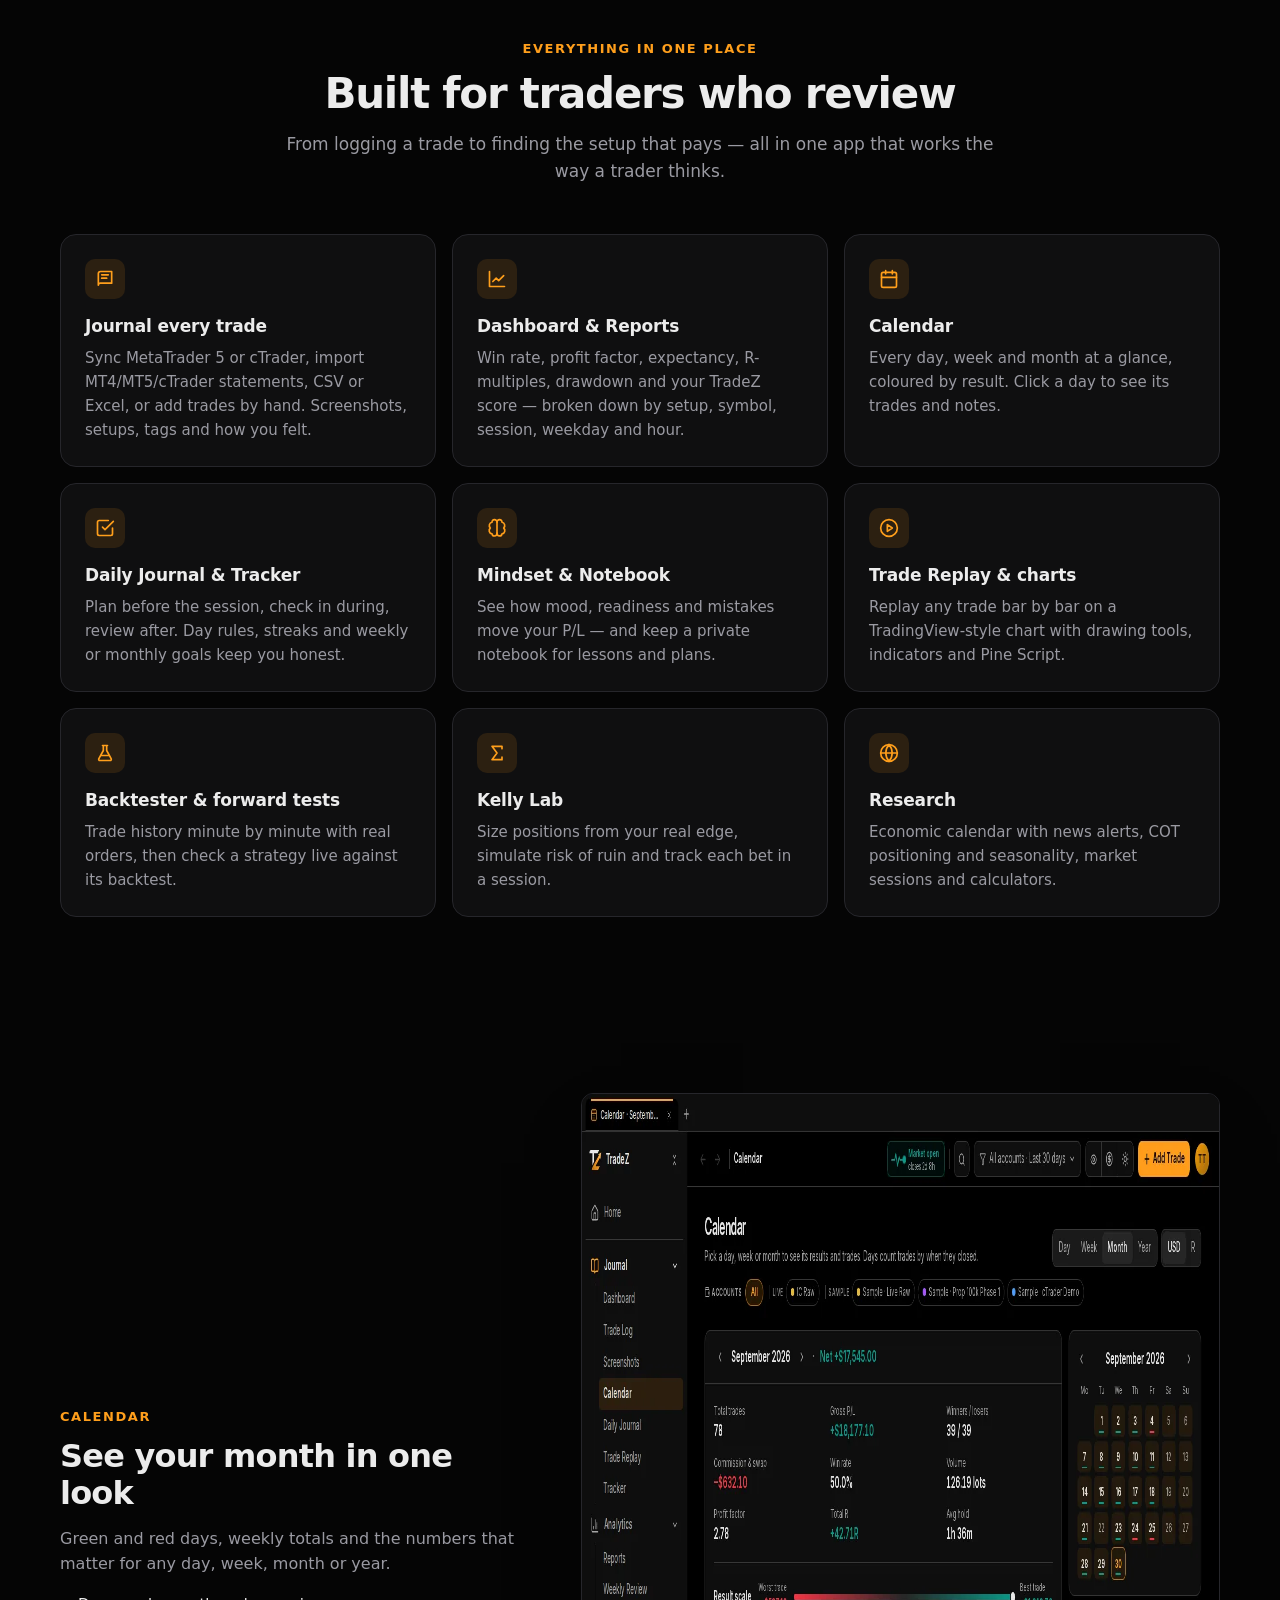
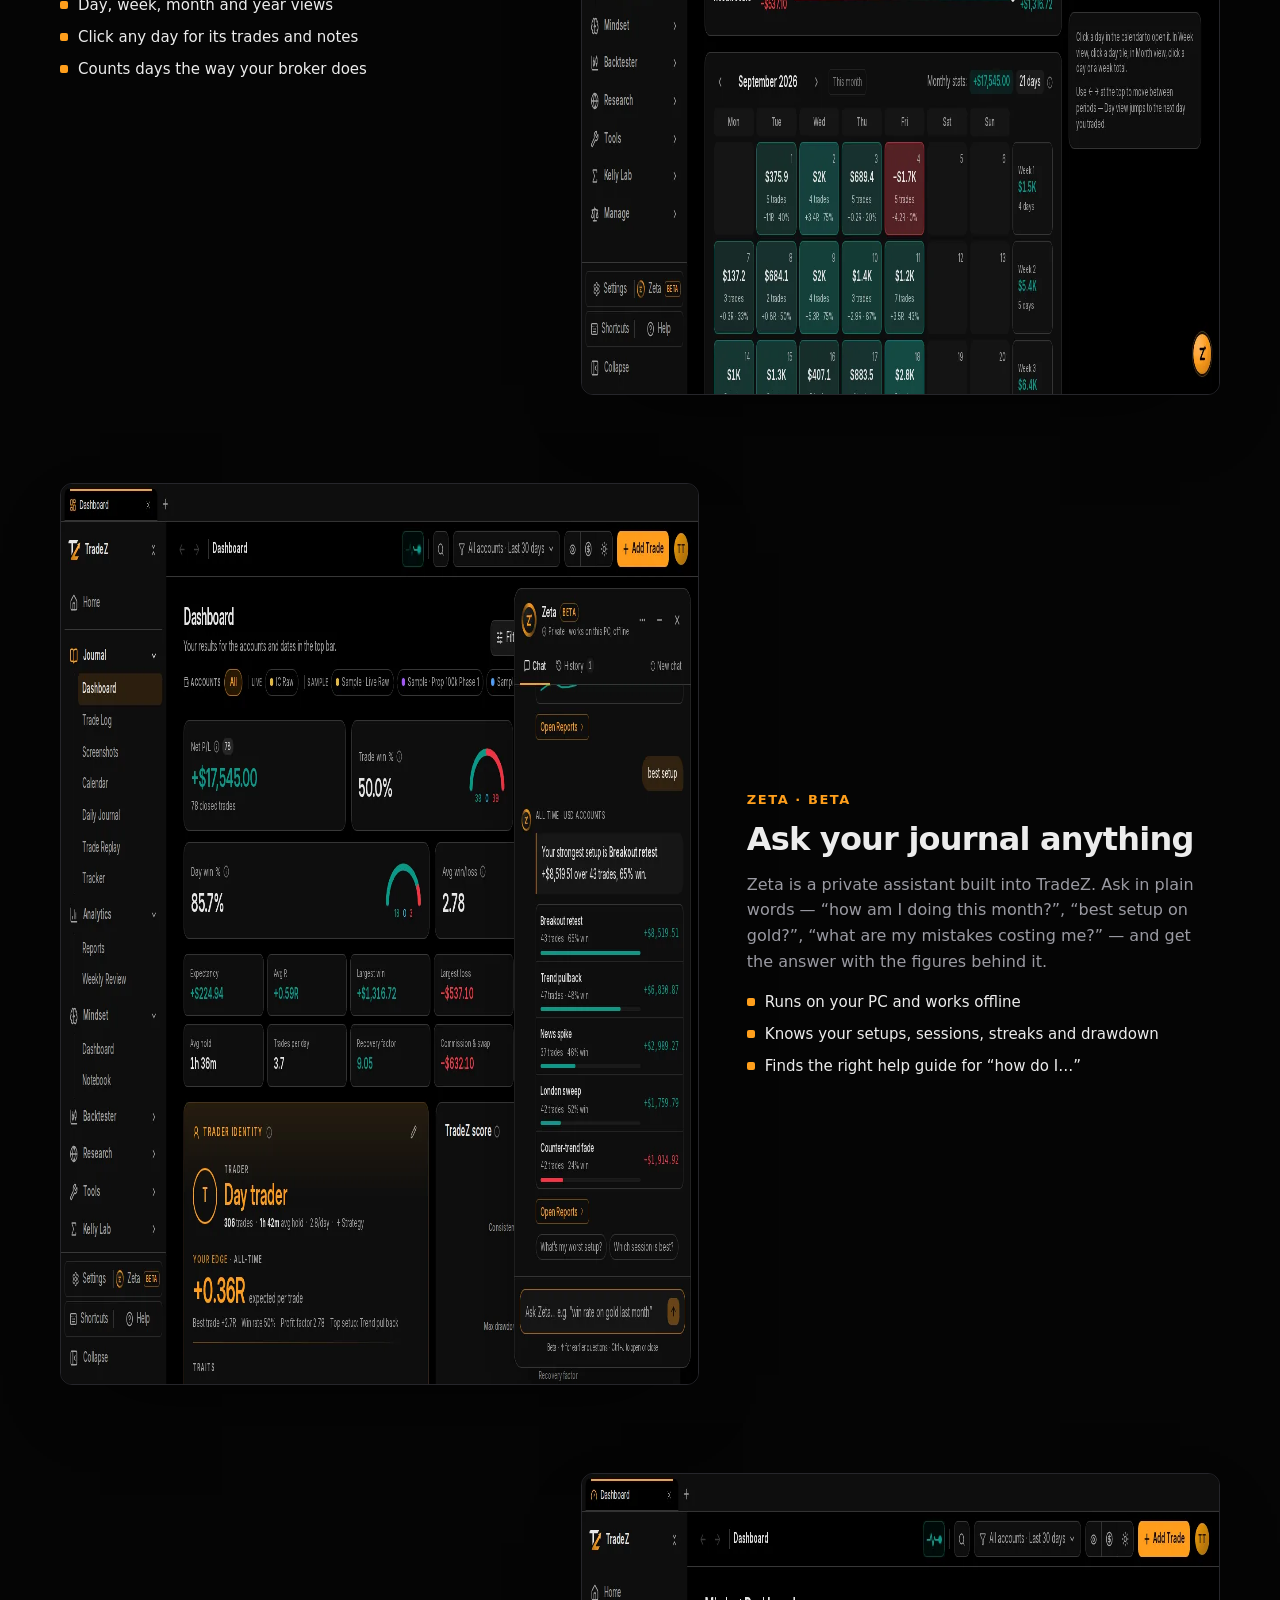
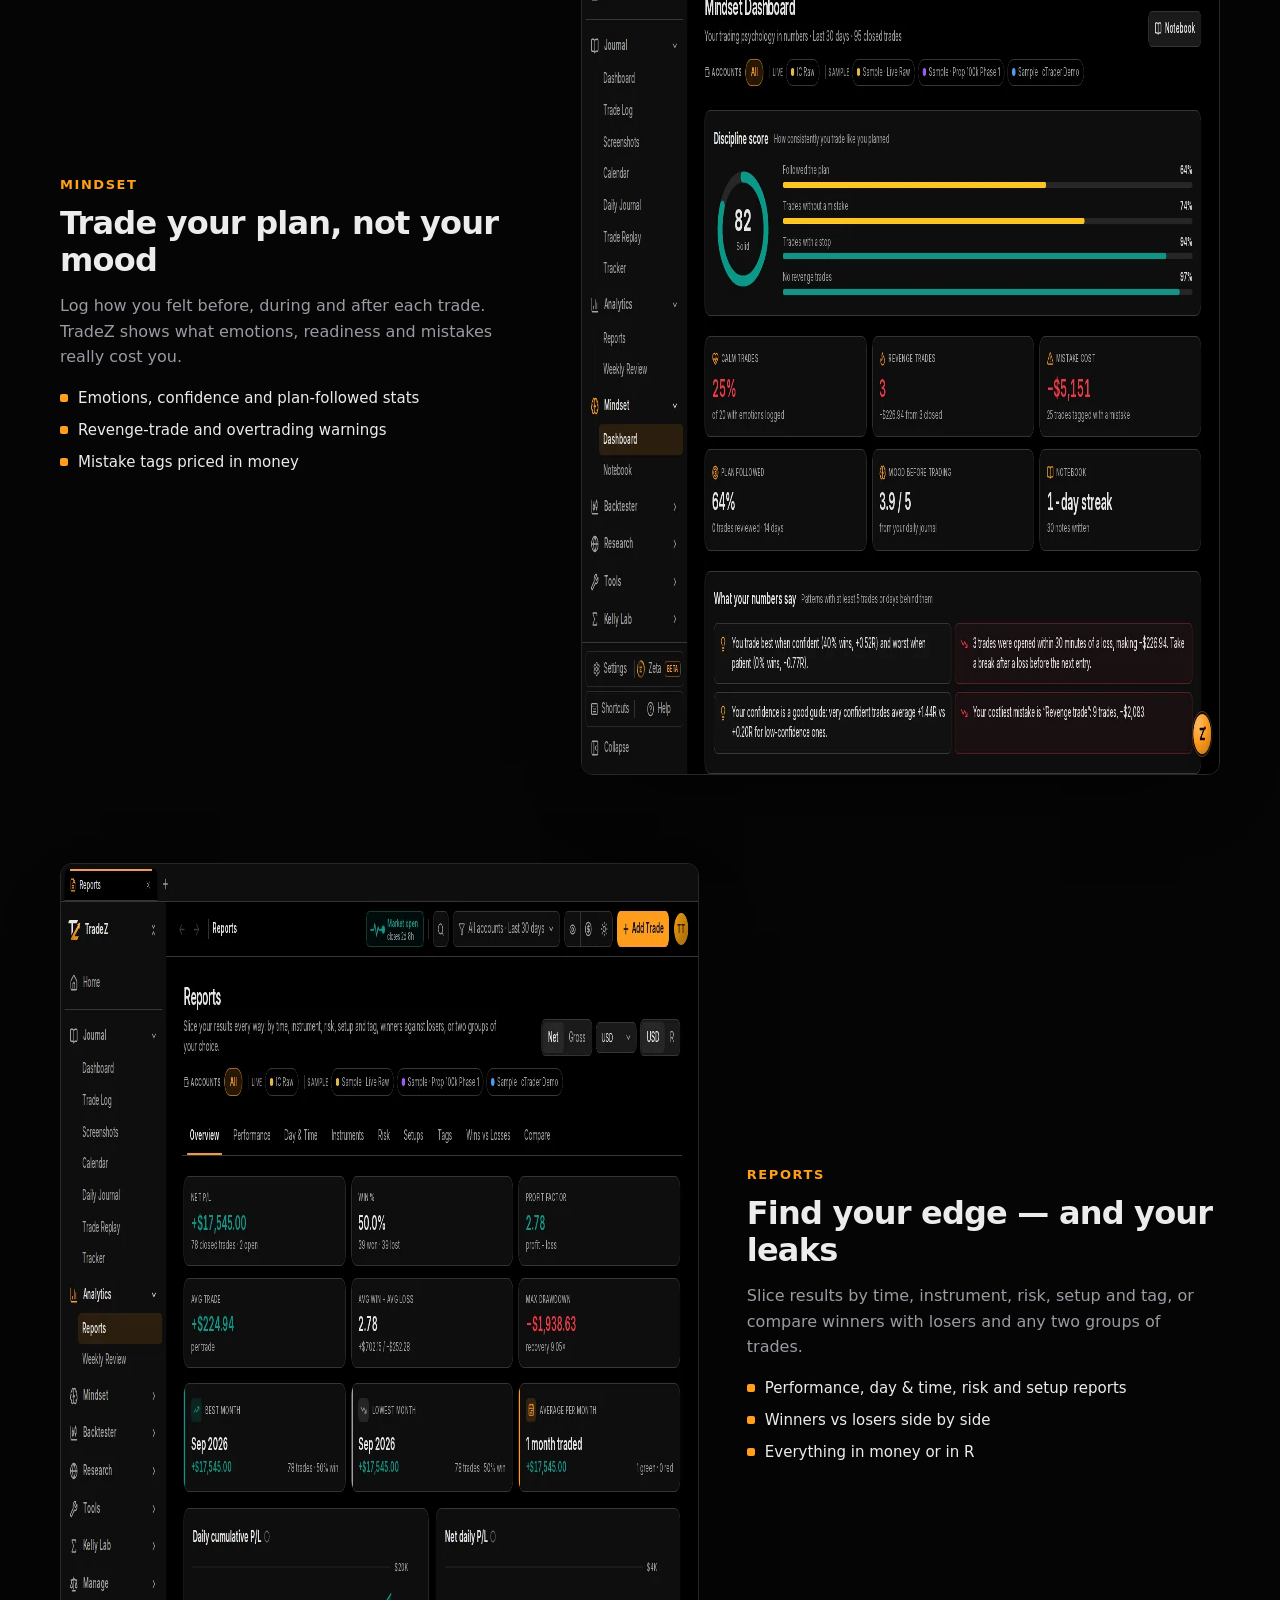
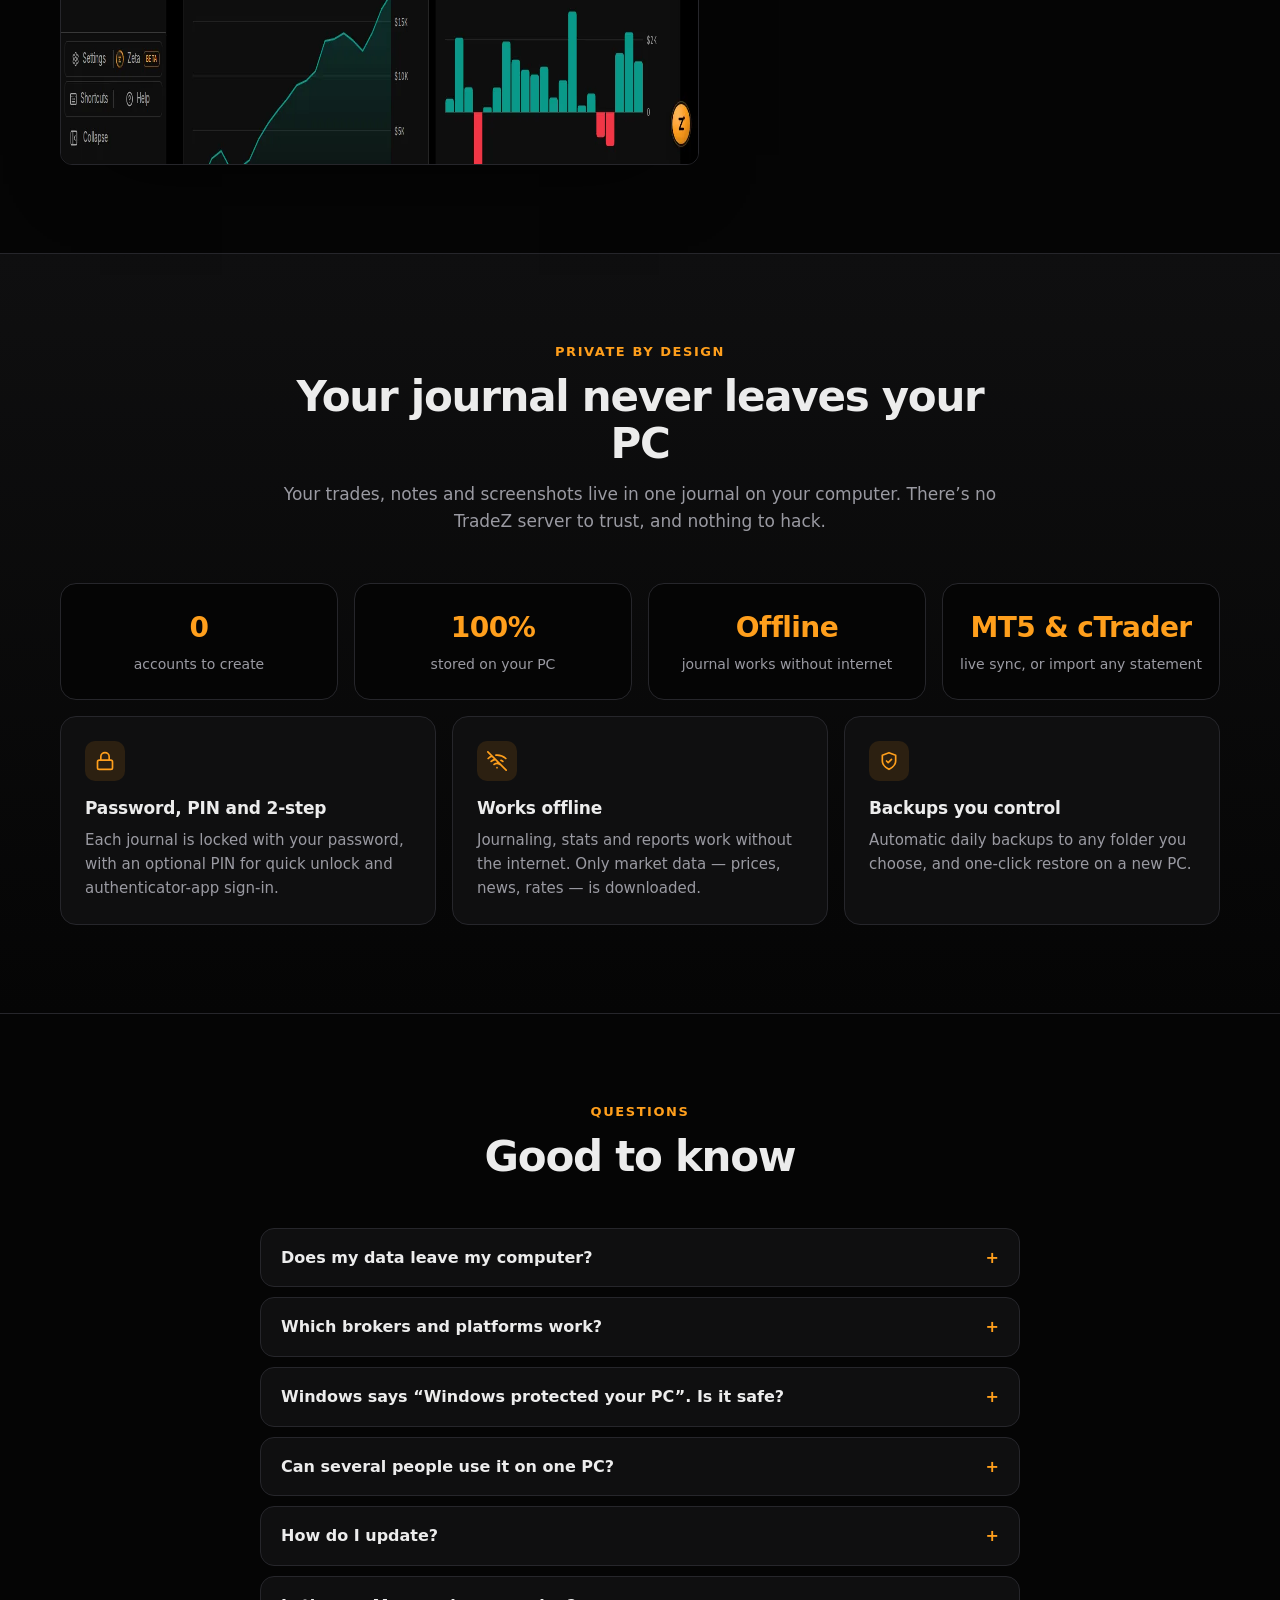
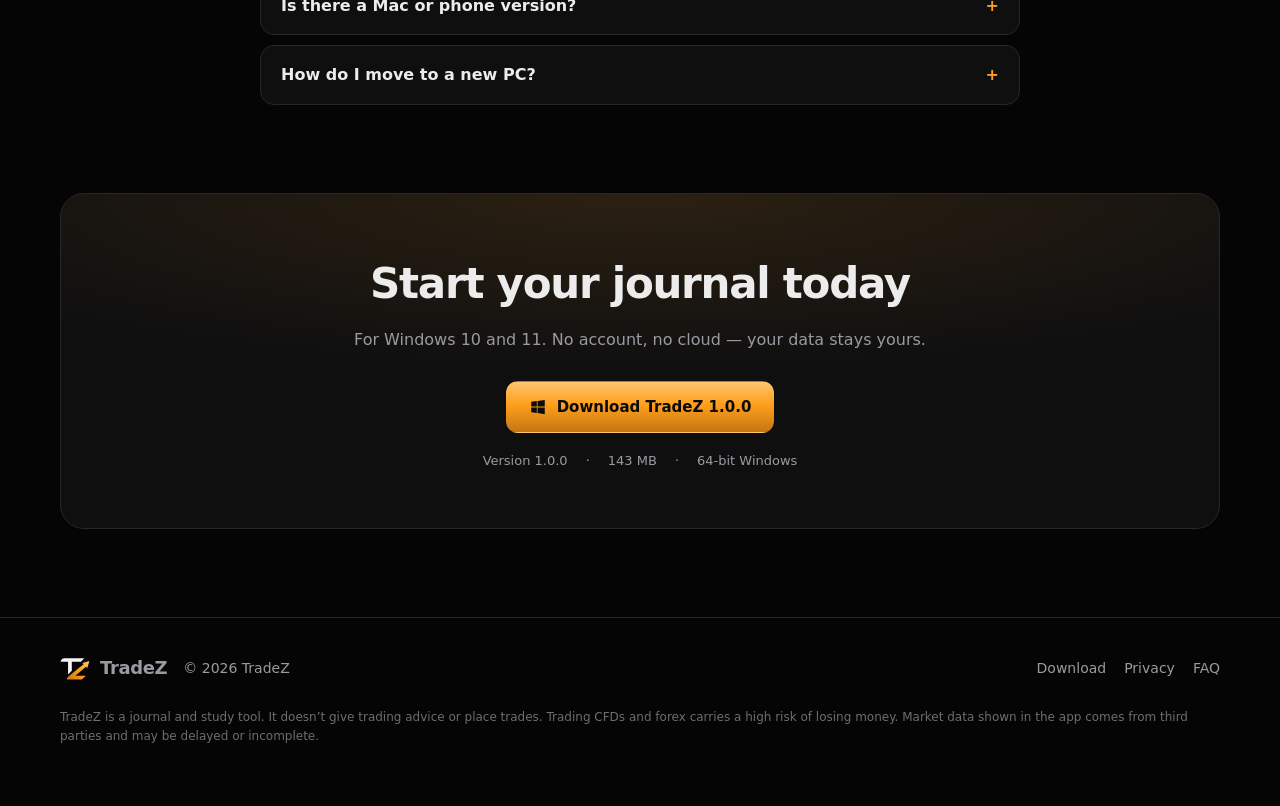
==== commit 704b88a8: "Don't call TradeZ free (pricing not decided yet)" ====
--- a/index.html
+++ b/index.html
@@ -4,10 +4,10 @@
 <meta charset="utf-8">
 <meta name="viewport" content="width=device-width, initial-scale=1">
 <title>TradeZ — the private trading journal for Windows</title>
-<meta name="description" content="TradeZ is a free trading journal and backtester for Windows. Sync MT5 and cTrader, review every trade, and keep your data on your own PC.">
+<meta name="description" content="TradeZ is a private trading journal and backtester for Windows. Sync MT5 and cTrader, review every trade, and keep your data on your own PC.">
 <link rel="canonical" href="https://tradez7.com/">
 <meta property="og:title" content="TradeZ — the private trading journal for Windows">
-<meta property="og:description" content="TradeZ is a free trading journal and backtester for Windows. Sync MT5 and cTrader, review every trade, and keep your data on your own PC.">
+<meta property="og:description" content="TradeZ is a private trading journal and backtester for Windows. Sync MT5 and cTrader, review every trade, and keep your data on your own PC.">
 <meta property="og:image" content="https://tradez7.com/assets/dashboard.webp">
 <meta property="og:url" content="https://tradez7.com/">
 <meta name="theme-color" content="#050505">
@@ -33,7 +33,7 @@
 <section class="hero"><div class="wrap">
   <span class="eyebrow"><b>New</b> TradeZ 1.0.0 for Windows · with Zeta, your journal assistant</span>
   <h1>Your trading journal,<br><span class="hl">on your own PC.</span></h1>
-  <p class="lead">Log every trade, see what works, fix what doesn’t — with reports, replay, backtesting and a private assistant. No account. No cloud. Free.</p>
+  <p class="lead">Log every trade, see what works, fix what doesn’t — with reports, replay, backtesting and a private assistant. No account. No cloud.</p>
   <div class="cta">
     <a class="btn btn-primary" href="/download/"><svg viewBox="0 0 24 24" fill="currentColor"><path d="M3 5.1 10.4 4v7.2H3zm8.4-1.2L21 2.5v8.7h-9.6zM3 12.8h7.4V20L3 18.9zm8.4 0H21v8.7l-9.6-1.4z"/></svg> Download for Windows</a>
     <a class="btn btn-ghost" href="#features">See what’s inside</a>
@@ -82,7 +82,7 @@
     <div class="stat"><b>0</b><span>accounts to create</span></div>
     <div class="stat"><b>100%</b><span>stored on your PC</span></div>
     <div class="stat"><b>Offline</b><span>journal works without internet</span></div>
-    <div class="stat"><b>Free</b><span>no subscription</span></div>
+    <div class="stat"><b>MT5 &amp; cTrader</b><span>live sync, or import any statement</span></div>
   </div>
   <div class="grid" style="margin-top:16px">
     <div class="card reveal"><div class="ico"><svg viewBox="0 0 24 24" fill="none" stroke="currentColor" stroke-width="2" stroke-linecap="round" stroke-linejoin="round"><rect x="3" y="11" width="18" height="11" rx="2"/><path d="M7 11V7a5 5 0 0 1 10 0v4"/></svg></div><h3>Password, PIN and 2-step</h3><p>Each journal is locked with your password, with an optional PIN for quick unlock and authenticator-app sign-in.</p></div>
@@ -94,7 +94,6 @@
 <section id="faq"><div class="wrap">
   <div class="sec-head reveal"><div class="kicker">Questions</div><h2>Good to know</h2></div>
   <div class="faq">
-<details class="reveal"><summary>Is TradeZ free?</summary><p>Yes. TradeZ 1.0 is free to download and use, with no subscription and no account to create.</p></details>
 <details class="reveal"><summary>Does my data leave my computer?</summary><p>No. Your trades, notes, screenshots and settings are saved only on your PC, in your own journal. There is no TradeZ server or cloud. The app only downloads market data such as prices, the economic calendar and exchange rates.</p></details>
 <details class="reveal"><summary>Which brokers and platforms work?</summary><p>Live sync works with MetaTrader 5 and cTrader. You can also import MT4, MT5 and cTrader statements, or any CSV or Excel file, and you can always add trades by hand.</p></details>
 <details class="reveal"><summary>Windows says “Windows protected your PC”. Is it safe?</summary><p>Yes. Windows shows this for new apps that aren’t code-signed yet. Click <b>More info</b>, then <b>Run anyway</b>. You only see it once.</p></details>
@@ -108,7 +107,7 @@
 <section style="padding-top:0"><div class="wrap">
 <div class="dl reveal">
   <h2>Start your journal today</h2>
-  <p>Free for Windows 10 and 11. No account, no subscription, no cloud.</p>
+  <p>For Windows 10 and 11. No account, no cloud — your data stays yours.</p>
   <a class="btn btn-primary" href="/download/"><svg viewBox="0 0 24 24" fill="currentColor"><path d="M3 5.1 10.4 4v7.2H3zm8.4-1.2L21 2.5v8.7h-9.6zM3 12.8h7.4V20L3 18.9zm8.4 0H21v8.7l-9.6-1.4z"/></svg> Download TradeZ 1.0.0</a>
   <div class="meta"><span>Version 1.0.0</span><span>·</span><span>143 MB</span><span>·</span><span>64-bit Windows</span></div>
 </div>
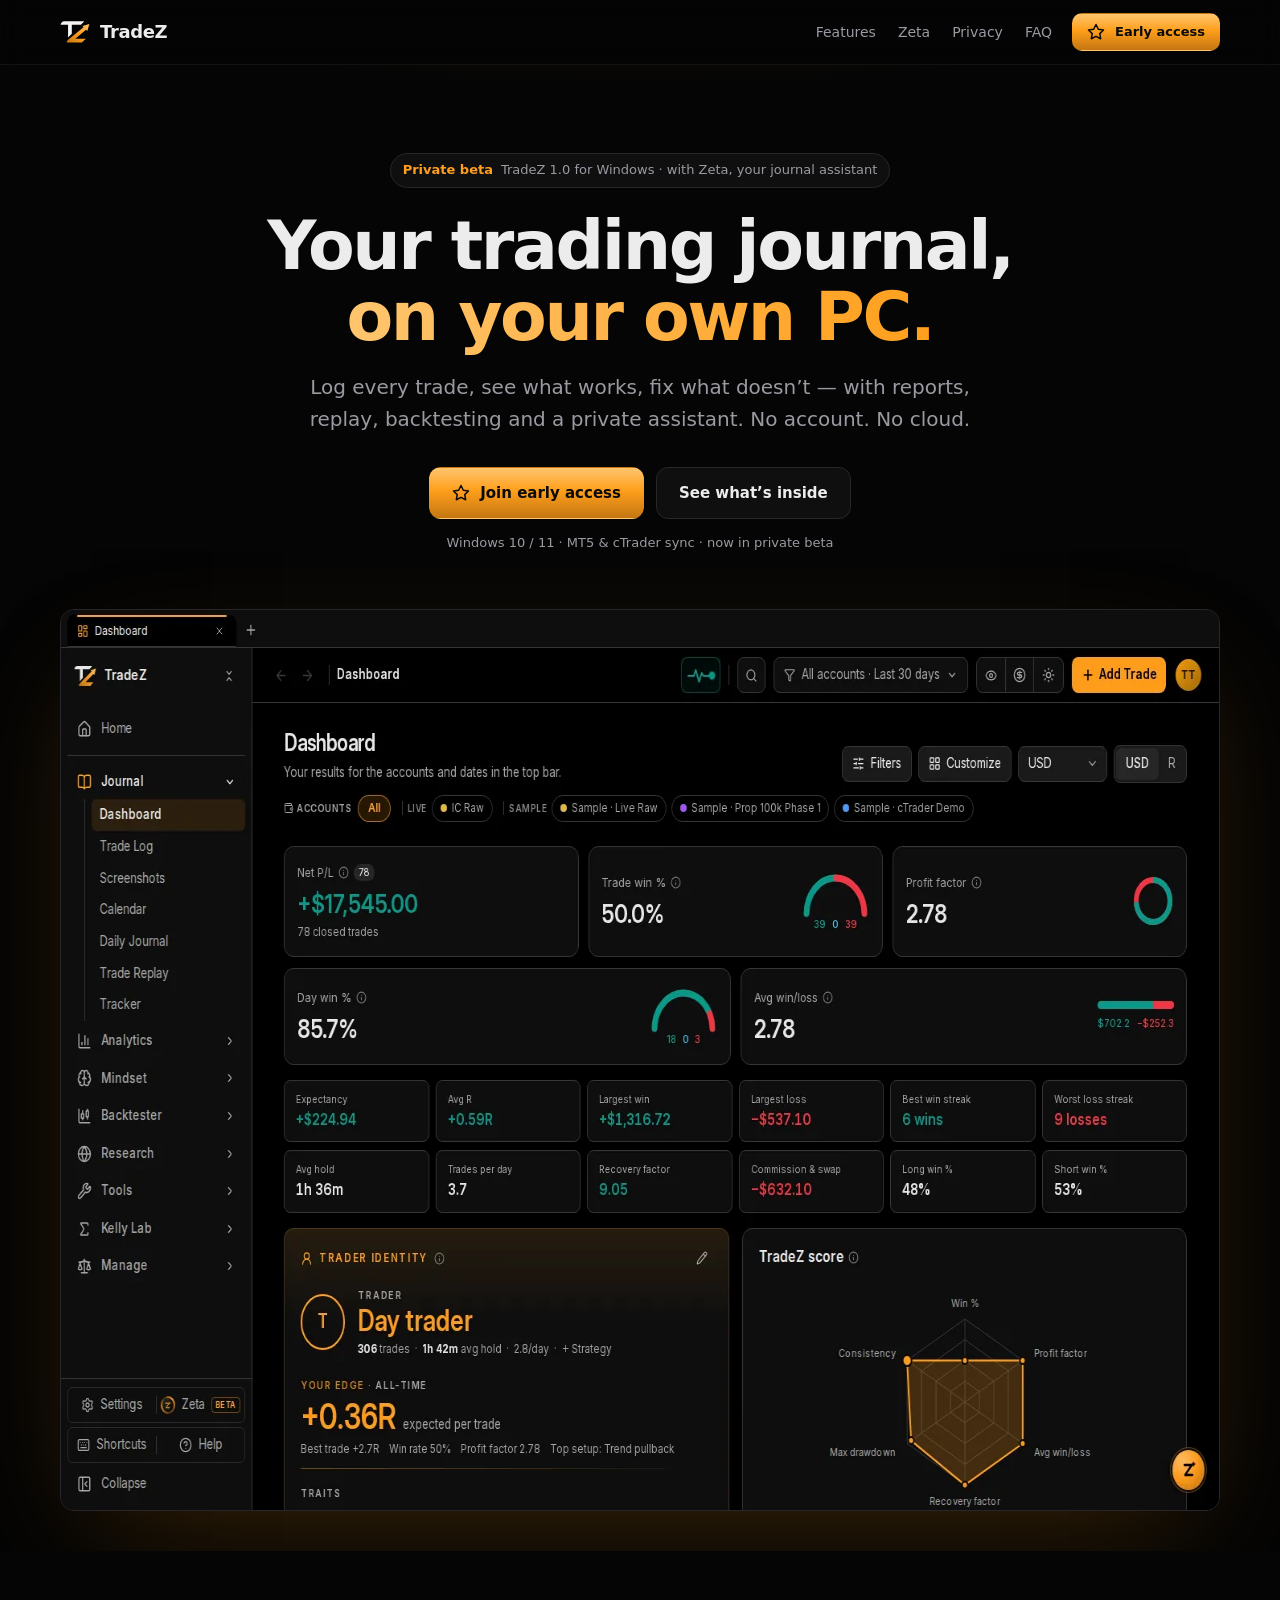
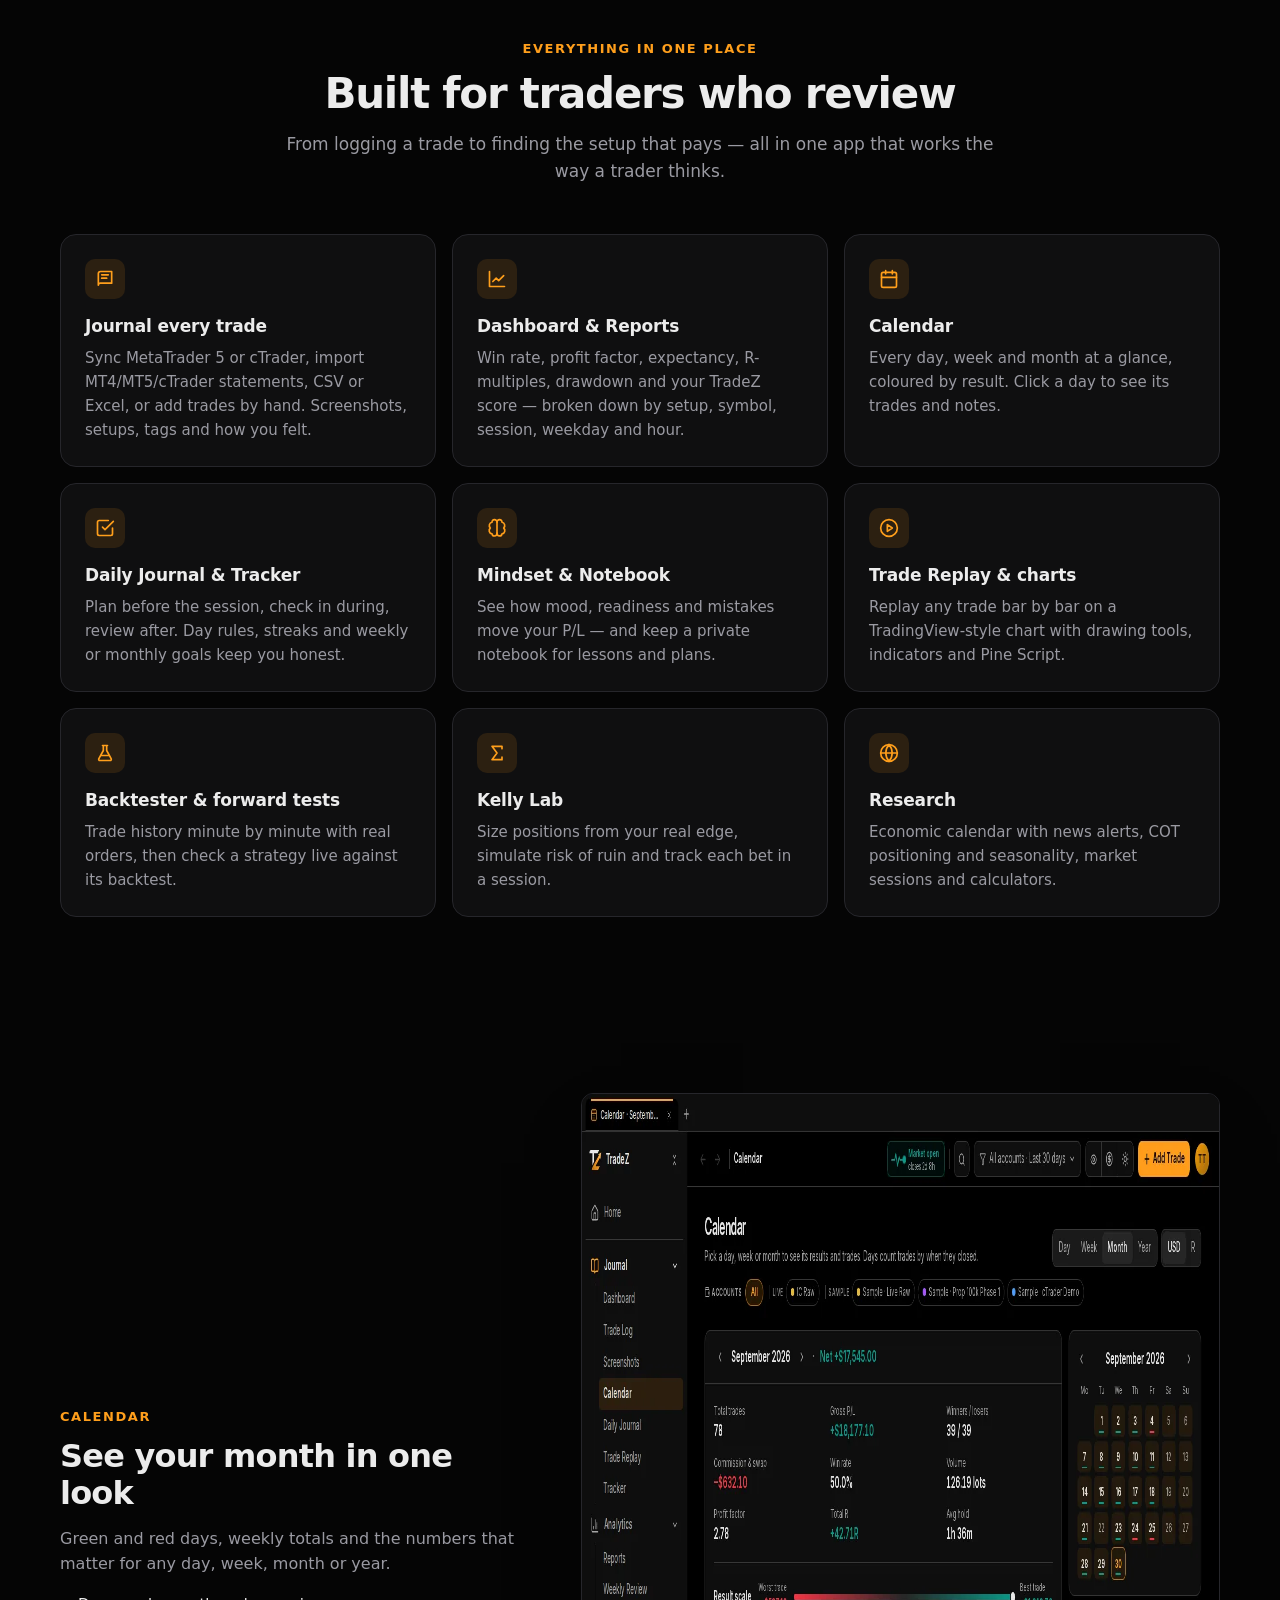
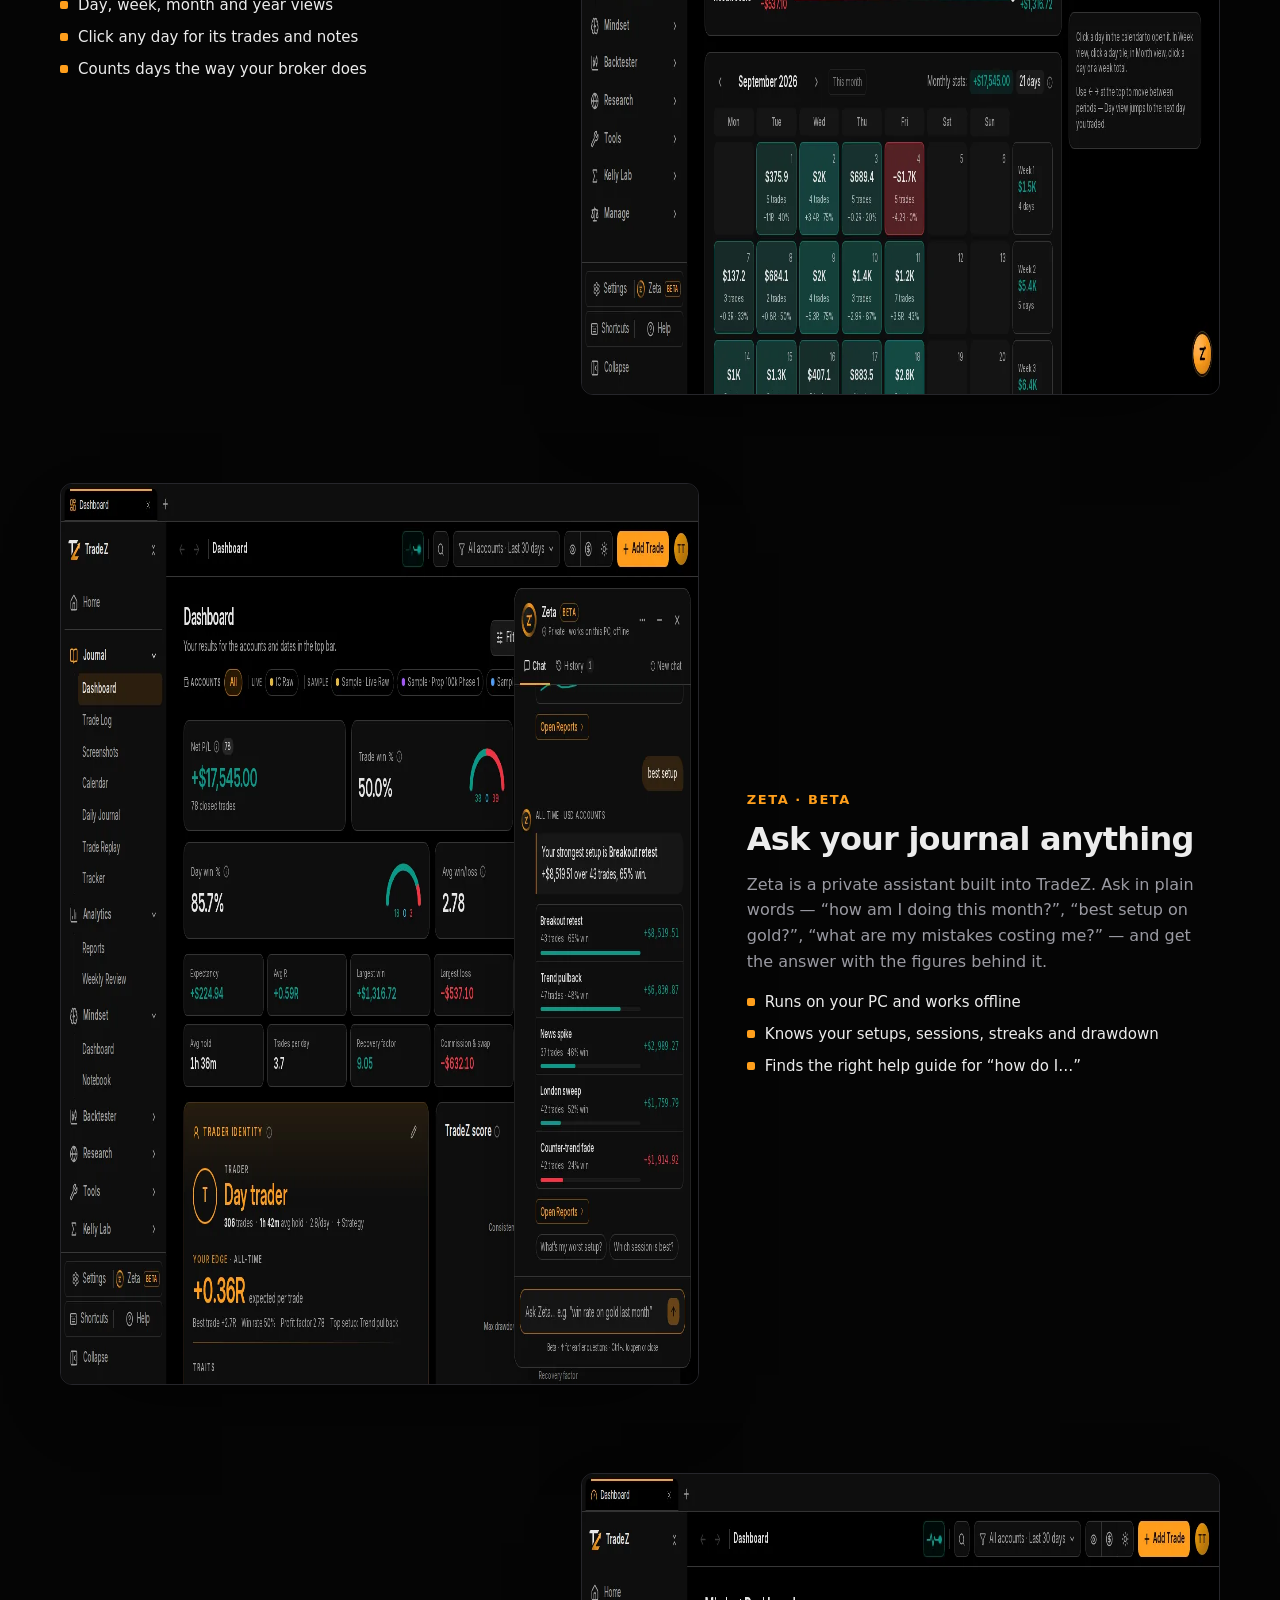
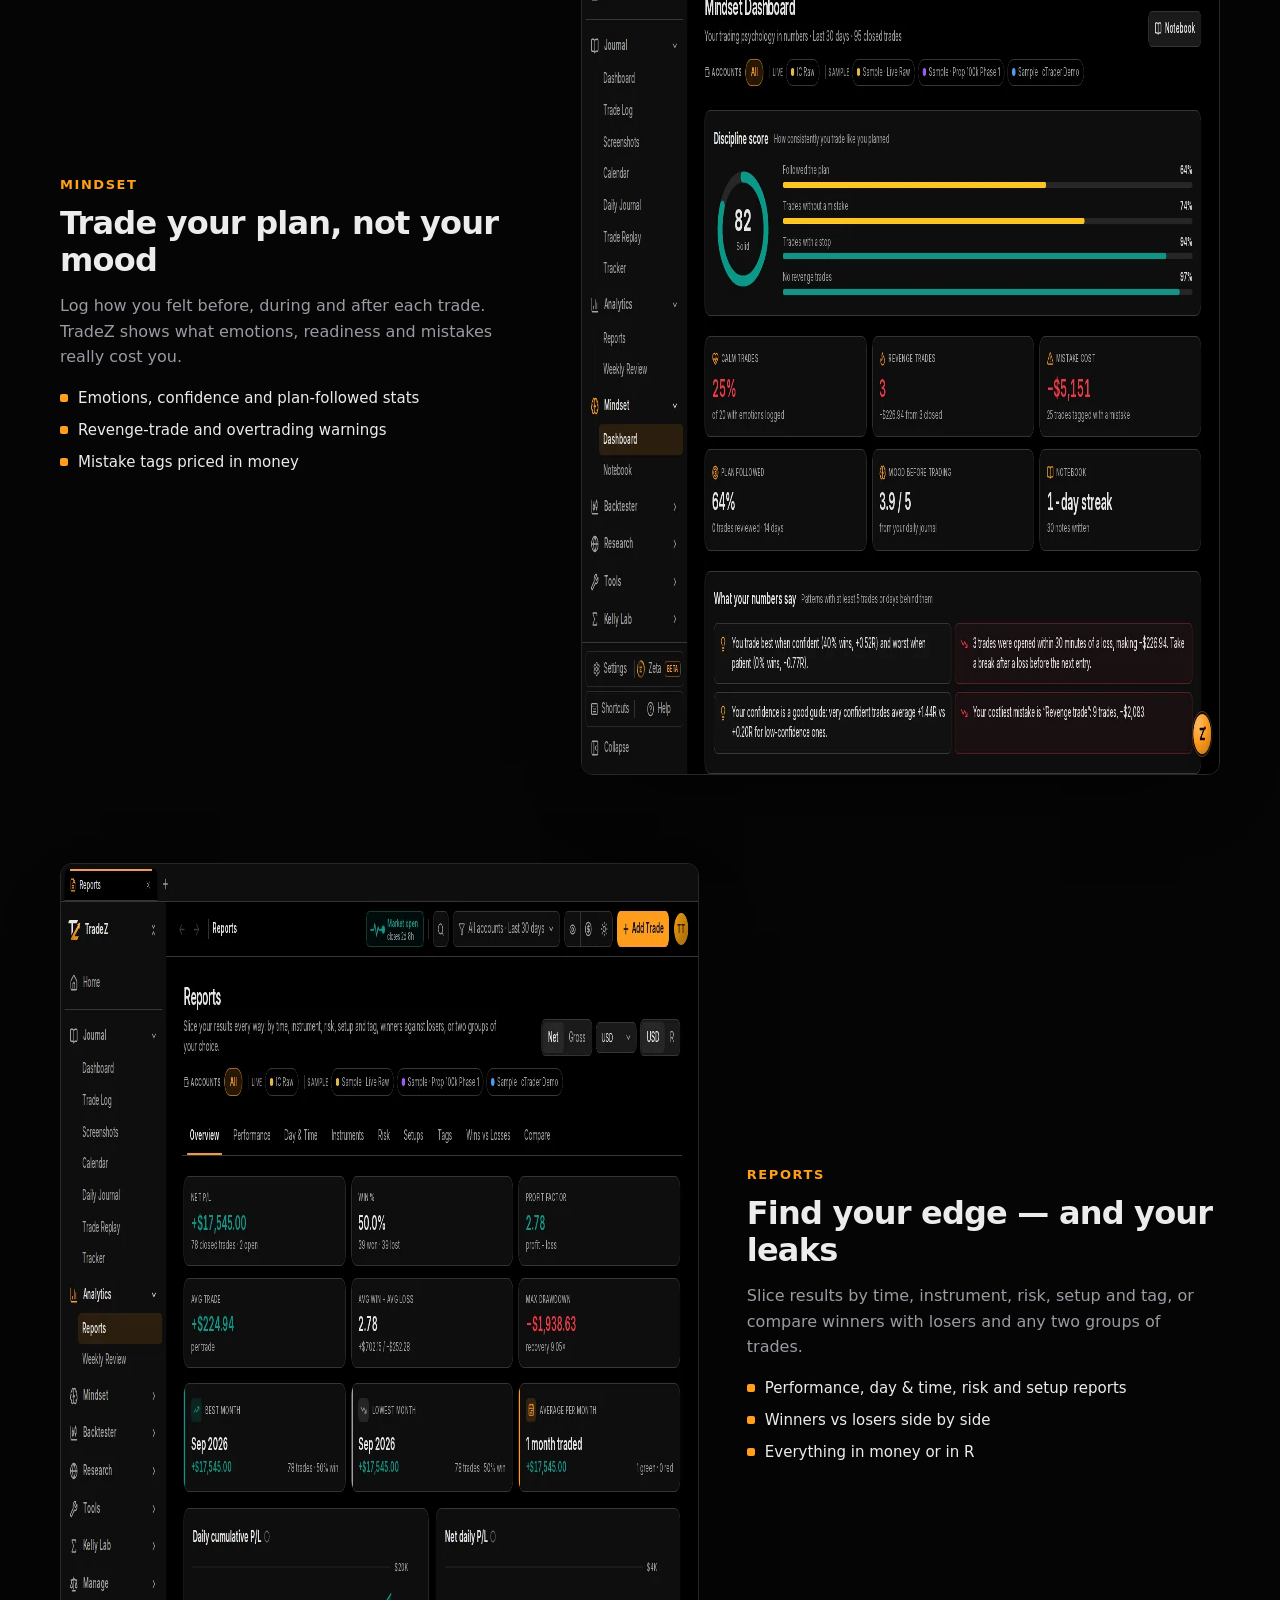
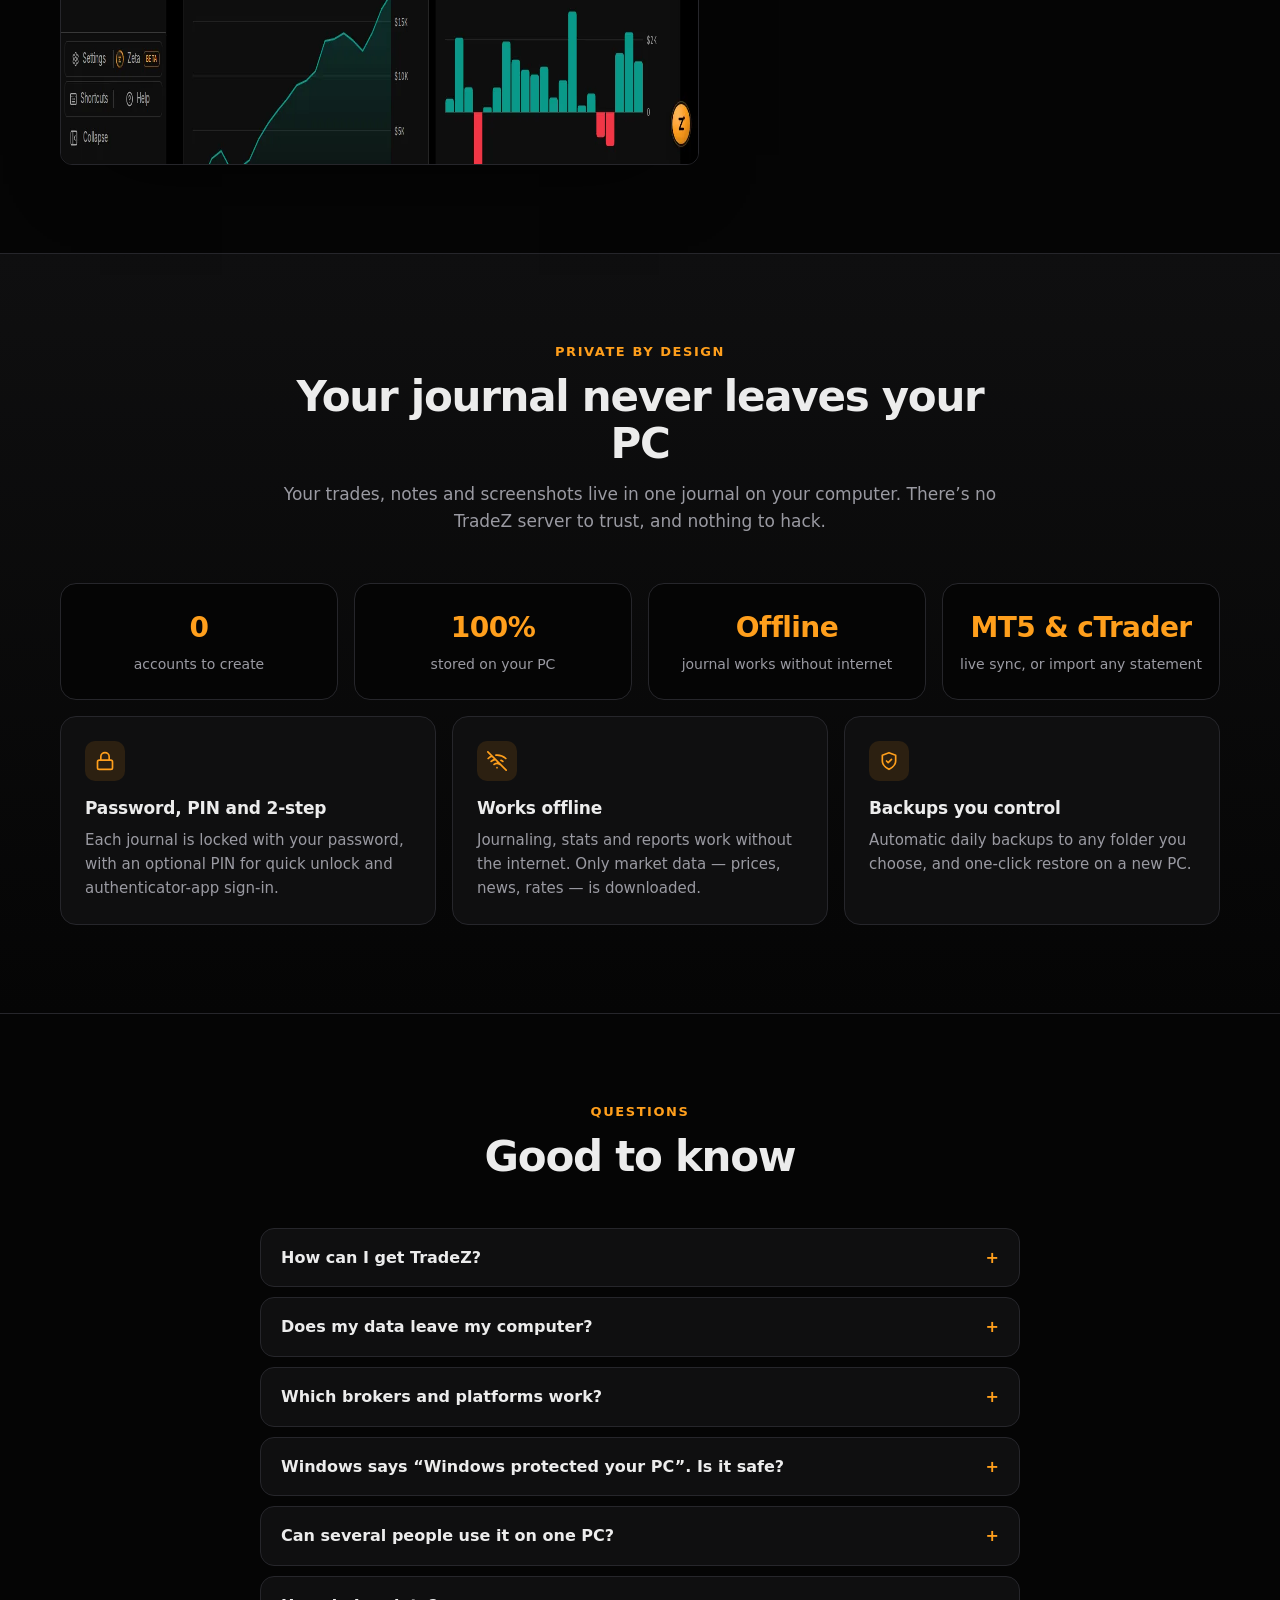
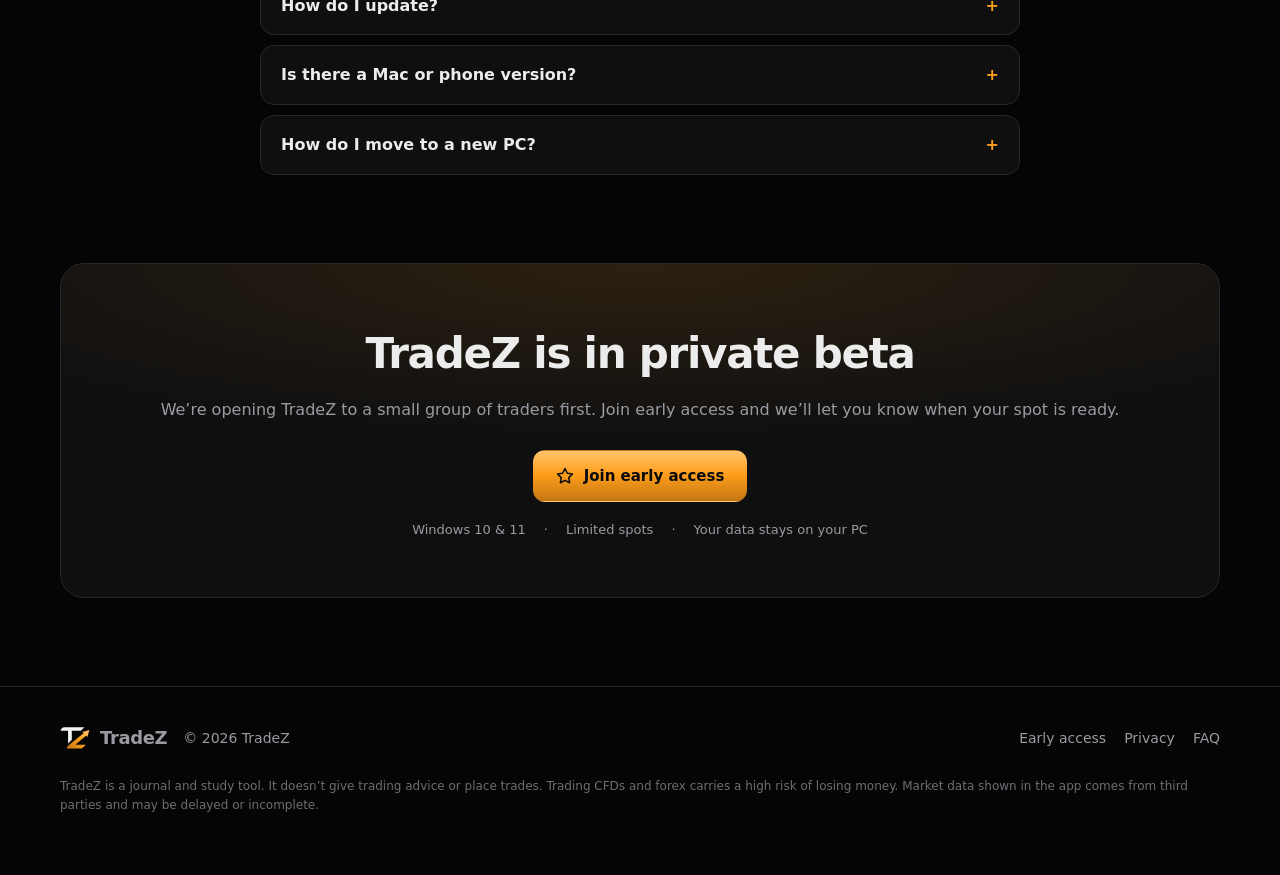
==== commit 3731799a: "Private beta: early access instead of a public download" ====
--- a/index.html
+++ b/index.html
@@ -5,11 +5,11 @@
 <meta name="viewport" content="width=device-width, initial-scale=1">
 <title>TradeZ — the private trading journal for Windows</title>
 <meta name="description" content="TradeZ is a private trading journal and backtester for Windows. Sync MT5 and cTrader, review every trade, and keep your data on your own PC.">
-<link rel="canonical" href="https://tradez7.com/">
+<link rel="canonical" href="https://tradez7.github.io/">
 <meta property="og:title" content="TradeZ — the private trading journal for Windows">
 <meta property="og:description" content="TradeZ is a private trading journal and backtester for Windows. Sync MT5 and cTrader, review every trade, and keep your data on your own PC.">
-<meta property="og:image" content="https://tradez7.com/assets/dashboard.webp">
-<meta property="og:url" content="https://tradez7.com/">
+<meta property="og:image" content="https://tradez7.github.io/assets/dashboard.webp">
+<meta property="og:url" content="https://tradez7.github.io/">
 <meta name="theme-color" content="#050505">
 <link rel="icon" href="/favicon.svg" type="image/svg+xml">
 <link rel="icon" href="/favicon.png" type="image/png">
@@ -26,19 +26,19 @@
     <a class="hide-sm" href="/#privacy">Privacy</a>
     <a class="hide-sm" href="/#faq">FAQ</a>
   </nav>
-  <a class="btn btn-primary btn-sm" href="/download/"><svg viewBox="0 0 24 24" fill="currentColor"><path d="M3 5.1 10.4 4v7.2H3zm8.4-1.2L21 2.5v8.7h-9.6zM3 12.8h7.4V20L3 18.9zm8.4 0H21v8.7l-9.6-1.4z"/></svg> Download</a>
+  <a class="btn btn-primary btn-sm" href="/download/"><svg viewBox="0 0 24 24" fill="none" stroke="currentColor" stroke-width="2" stroke-linecap="round" stroke-linejoin="round"><path d="m12 2 3.1 6.3 6.9 1-5 4.9 1.2 6.8L12 17.8 5.8 21l1.2-6.8-5-4.9 6.9-1z"/></svg> Early access</a>
 </div></header>
 
 <main>
 <section class="hero"><div class="wrap">
-  <span class="eyebrow"><b>New</b> TradeZ 1.0.0 for Windows · with Zeta, your journal assistant</span>
+  <span class="eyebrow"><b>Private beta</b> TradeZ 1.0 for Windows · with Zeta, your journal assistant</span>
   <h1>Your trading journal,<br><span class="hl">on your own PC.</span></h1>
   <p class="lead">Log every trade, see what works, fix what doesn’t — with reports, replay, backtesting and a private assistant. No account. No cloud.</p>
   <div class="cta">
-    <a class="btn btn-primary" href="/download/"><svg viewBox="0 0 24 24" fill="currentColor"><path d="M3 5.1 10.4 4v7.2H3zm8.4-1.2L21 2.5v8.7h-9.6zM3 12.8h7.4V20L3 18.9zm8.4 0H21v8.7l-9.6-1.4z"/></svg> Download for Windows</a>
+    <a class="btn btn-primary" href="/download/"><svg viewBox="0 0 24 24" fill="none" stroke="currentColor" stroke-width="2" stroke-linecap="round" stroke-linejoin="round"><path d="m12 2 3.1 6.3 6.9 1-5 4.9 1.2 6.8L12 17.8 5.8 21l1.2-6.8-5-4.9 6.9-1z"/></svg> Join early access</a>
     <a class="btn btn-ghost" href="#features">See what’s inside</a>
   </div>
-  <p class="note">Windows 10 / 11 · 64-bit · 143 MB · MT5 &amp; cTrader sync</p>
+  <p class="note">Windows 10 / 11 · MT5 &amp; cTrader sync · now in private beta</p>
   <div class="shot"><img src="/assets/dashboard.webp" alt="The TradeZ dashboard" width="1440" height="900" fetchpriority="high"></div>
 </div></section>
 
@@ -94,6 +94,7 @@
 <section id="faq"><div class="wrap">
   <div class="sec-head reveal"><div class="kicker">Questions</div><h2>Good to know</h2></div>
   <div class="faq">
+<details class="reveal"><summary>How can I get TradeZ?</summary><p>TradeZ is in private beta. Ask for an invite in the TradeZ trader community and we’ll send you a download link as spots open up — early members help shape what comes next.</p></details>
 <details class="reveal"><summary>Does my data leave my computer?</summary><p>No. Your trades, notes, screenshots and settings are saved only on your PC, in your own journal. There is no TradeZ server or cloud. The app only downloads market data such as prices, the economic calendar and exchange rates.</p></details>
 <details class="reveal"><summary>Which brokers and platforms work?</summary><p>Live sync works with MetaTrader 5 and cTrader. You can also import MT4, MT5 and cTrader statements, or any CSV or Excel file, and you can always add trades by hand.</p></details>
 <details class="reveal"><summary>Windows says “Windows protected your PC”. Is it safe?</summary><p>Yes. Windows shows this for new apps that aren’t code-signed yet. Click <b>More info</b>, then <b>Run anyway</b>. You only see it once.</p></details>
@@ -106,17 +107,17 @@
 
 <section style="padding-top:0"><div class="wrap">
 <div class="dl reveal">
-  <h2>Start your journal today</h2>
-  <p>For Windows 10 and 11. No account, no cloud — your data stays yours.</p>
-  <a class="btn btn-primary" href="/download/"><svg viewBox="0 0 24 24" fill="currentColor"><path d="M3 5.1 10.4 4v7.2H3zm8.4-1.2L21 2.5v8.7h-9.6zM3 12.8h7.4V20L3 18.9zm8.4 0H21v8.7l-9.6-1.4z"/></svg> Download TradeZ 1.0.0</a>
-  <div class="meta"><span>Version 1.0.0</span><span>·</span><span>143 MB</span><span>·</span><span>64-bit Windows</span></div>
+  <h2>TradeZ is in private beta</h2>
+  <p>We’re opening TradeZ to a small group of traders first. Join early access and we’ll let you know when your spot is ready.</p>
+  <a class="btn btn-primary" href="/download/"><svg viewBox="0 0 24 24" fill="none" stroke="currentColor" stroke-width="2" stroke-linecap="round" stroke-linejoin="round"><path d="m12 2 3.1 6.3 6.9 1-5 4.9 1.2 6.8L12 17.8 5.8 21l1.2-6.8-5-4.9 6.9-1z"/></svg> Join early access</a>
+  <div class="meta"><span>Windows 10 &amp; 11</span><span>·</span><span>Limited spots</span><span>·</span><span>Your data stays on your PC</span></div>
 </div>
 </div></section>
 </main>
 <footer><div class="wrap">
   <a class="brand" href="/"><svg viewBox="107 44 272 272" aria-hidden="true"><defs><linearGradient id="gf" x1="170" y1="276" x2="372" y2="108" gradientUnits="userSpaceOnUse"><stop offset="0" stop-color="#c47612"/><stop offset=".55" stop-color="#ff9f1c"/><stop offset="1" stop-color="#ffc56e"/></linearGradient></defs><path d="M146 83H327.5L296.5 115H214V196L180 230V115H113C113 101 128 83 146 83Z" fill="#f4f4f4"/><path d="M170 276H304.5L341.5 241H246L342.5 160.5L355 171L373.5 106.5L310 125L320.5 137L188.5 244C174 258 165 268 170 276Z" fill="url(#gf)"/></svg>TradeZ</a>
   <span>© 2026 TradeZ</span>
-  <div class="links"><a href="/download/">Download</a><a href="/#privacy">Privacy</a><a href="/#faq">FAQ</a></div>
+  <div class="links"><a href="/download/">Early access</a><a href="/#privacy">Privacy</a><a href="/#faq">FAQ</a></div>
   <p class="disclaimer">TradeZ is a journal and study tool. It doesn’t give trading advice or place trades. Trading CFDs and forex carries a high risk of losing money. Market data shown in the app comes from third parties and may be delayed or incomplete.</p>
 </div></footer>
 <script>
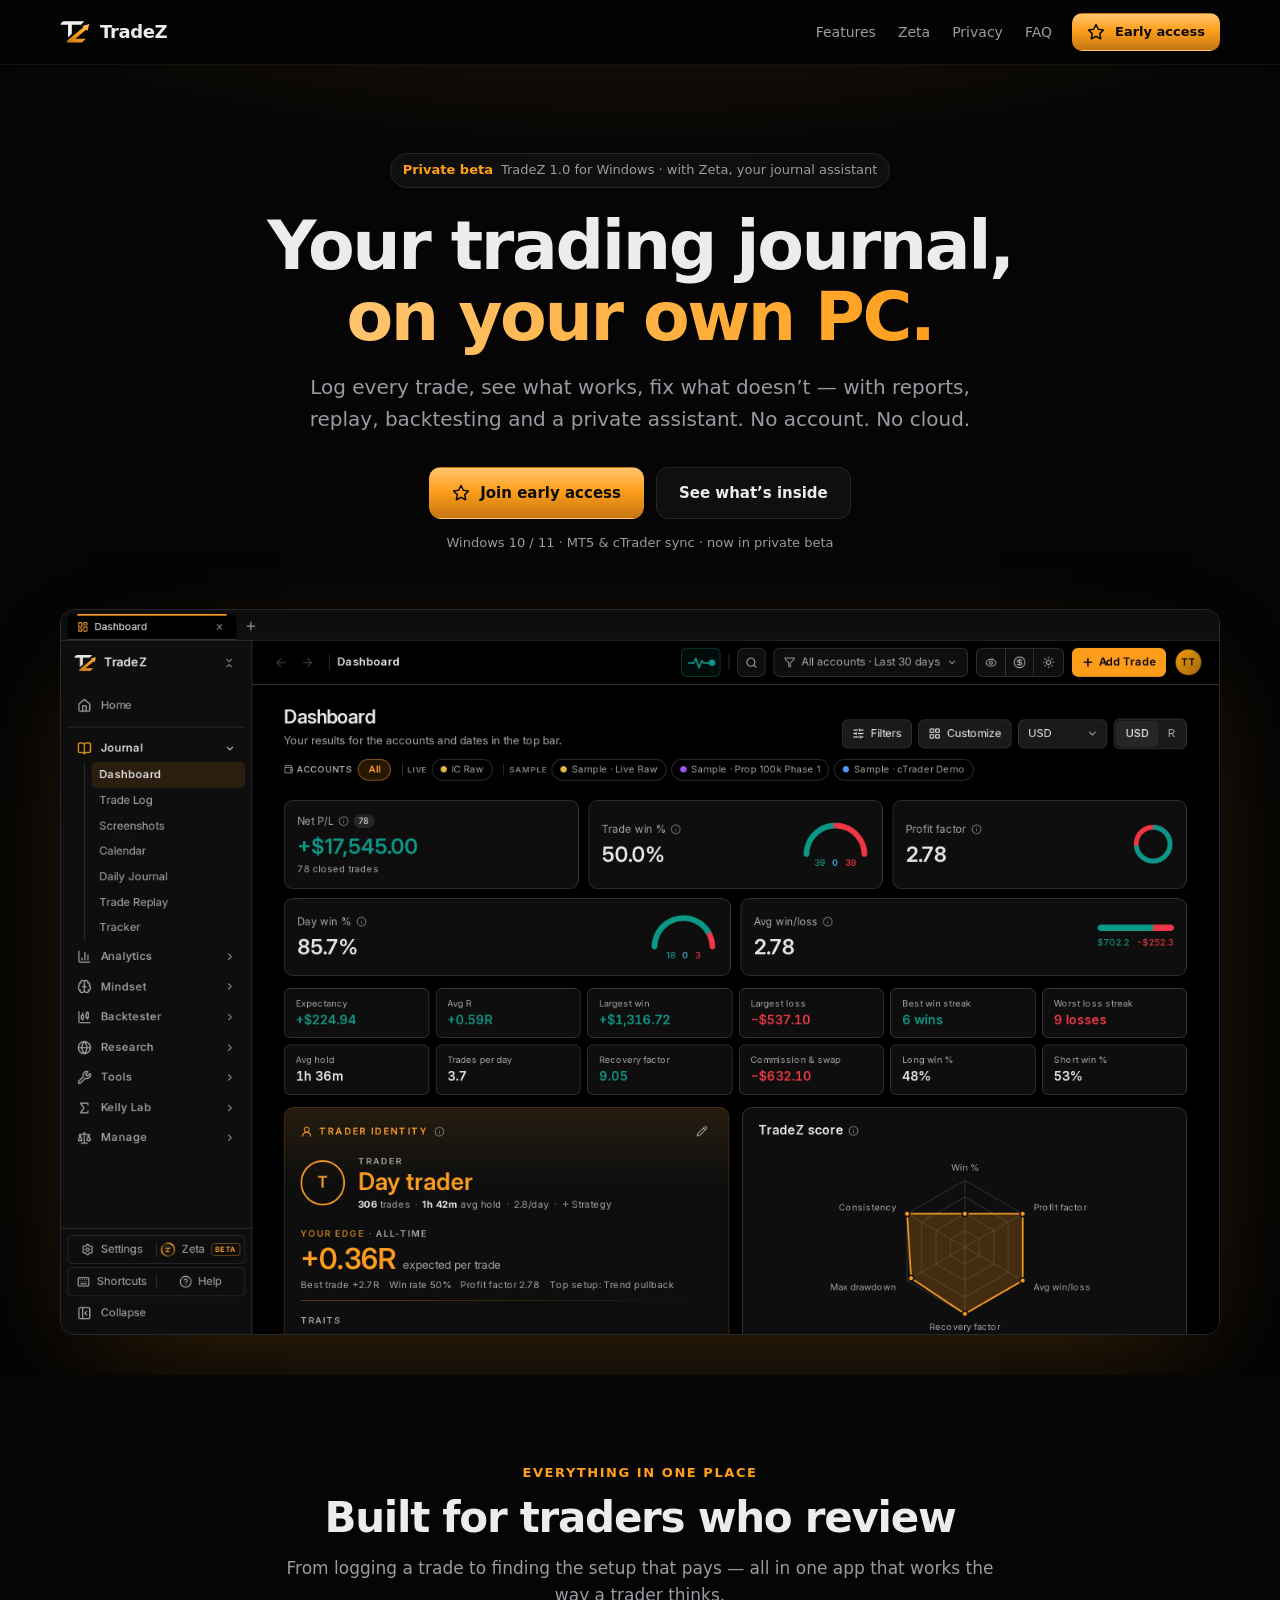
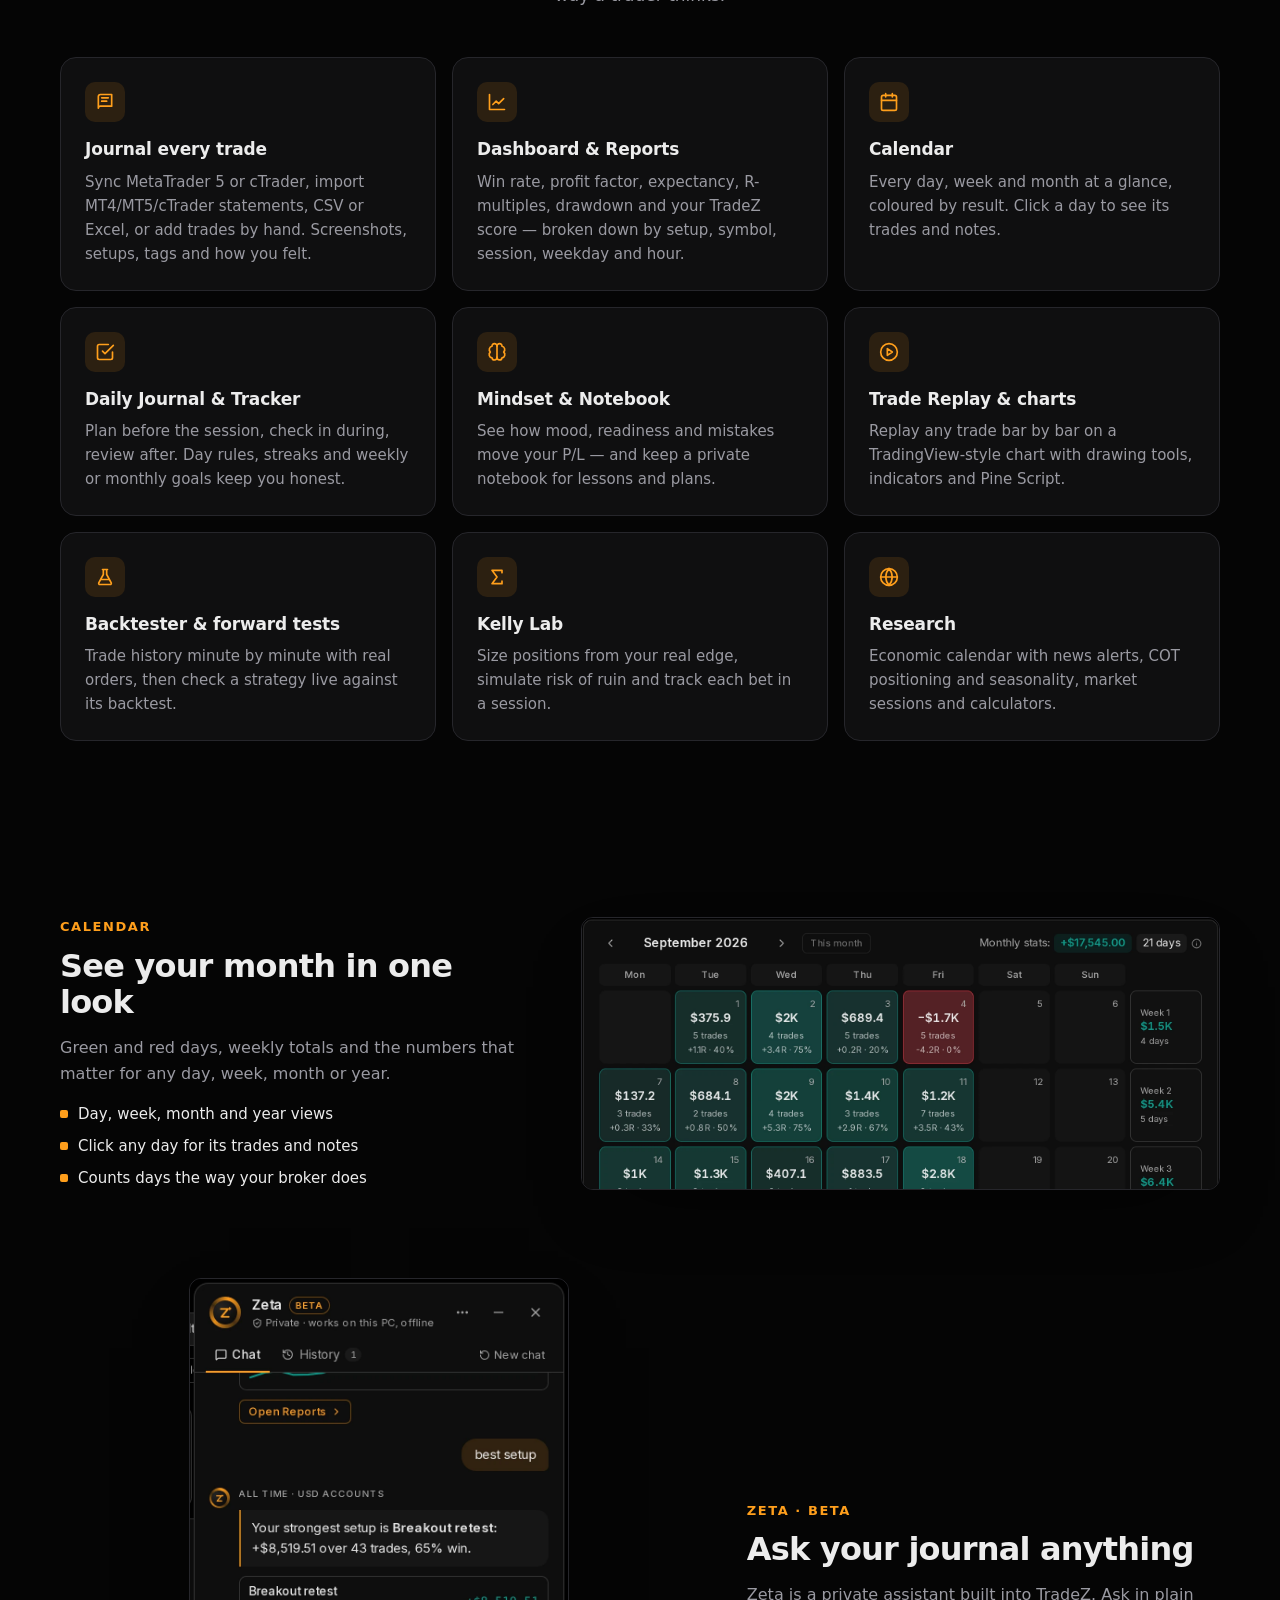
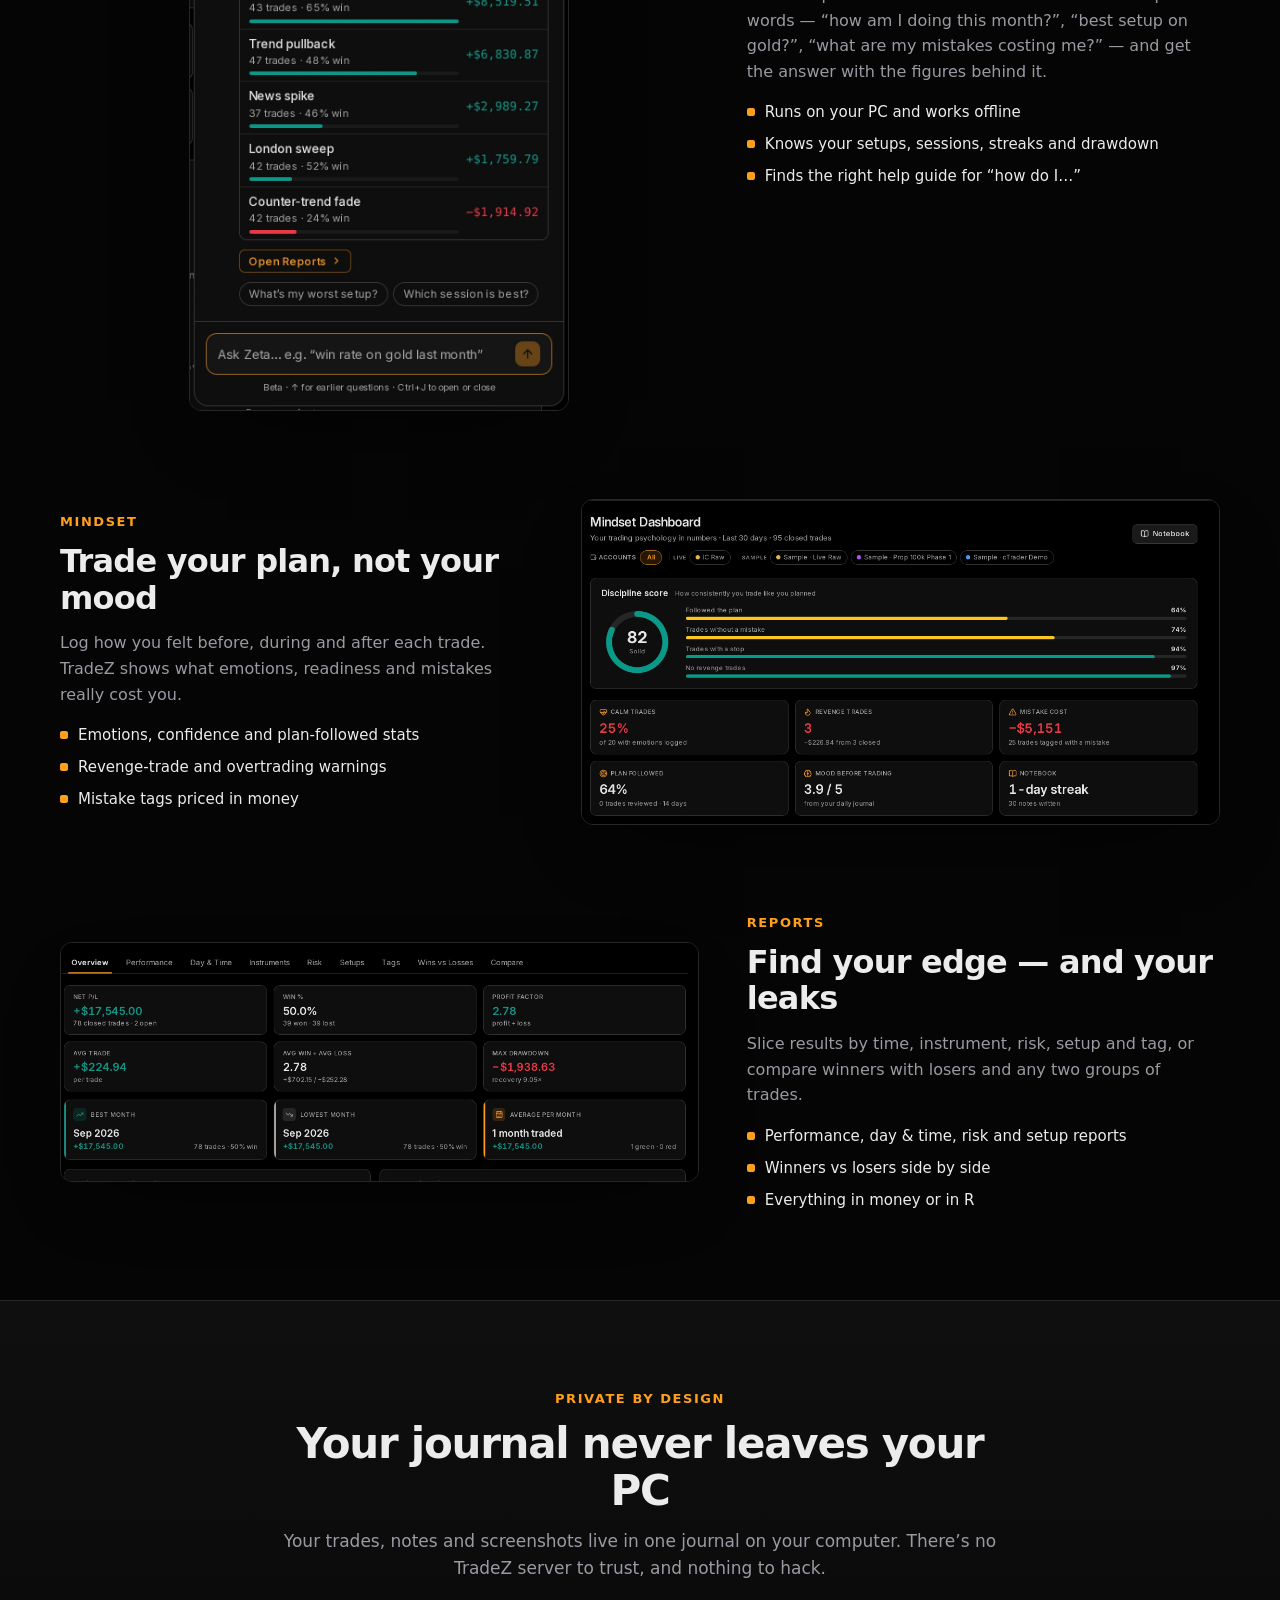
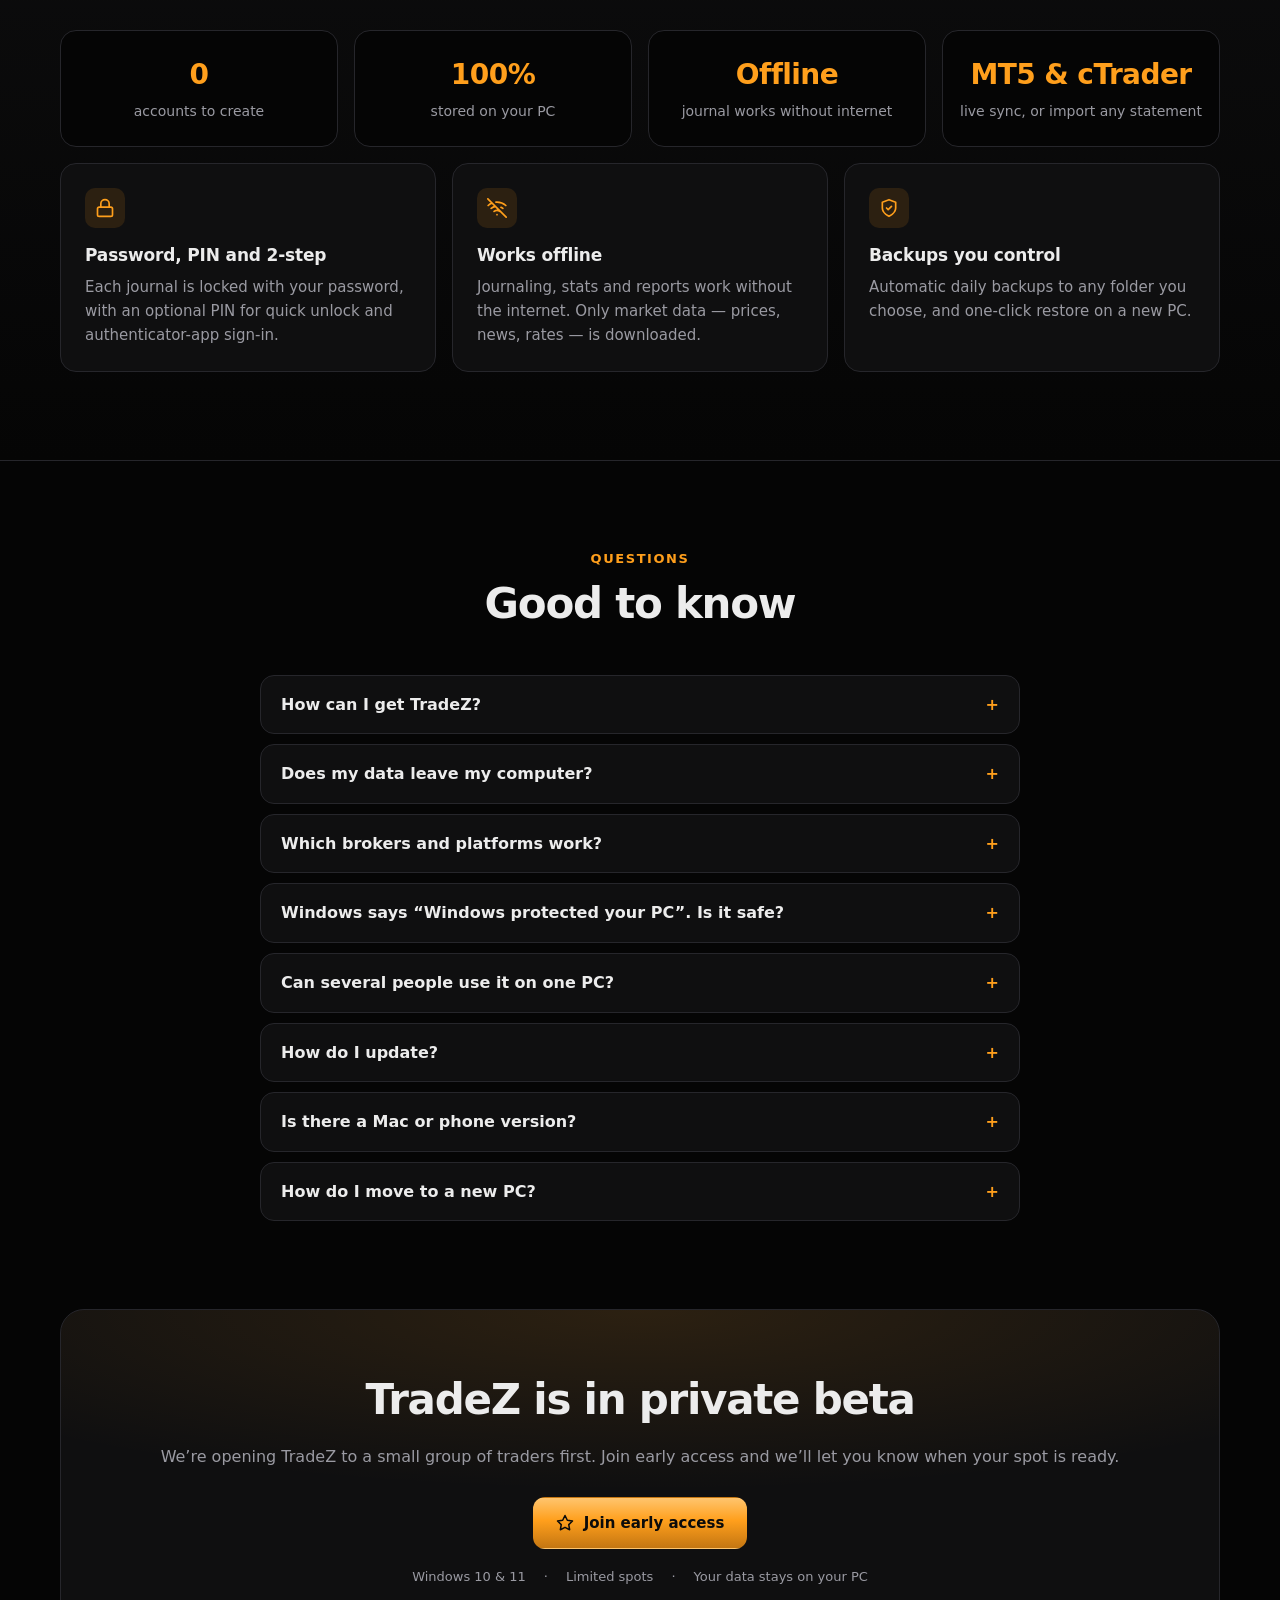
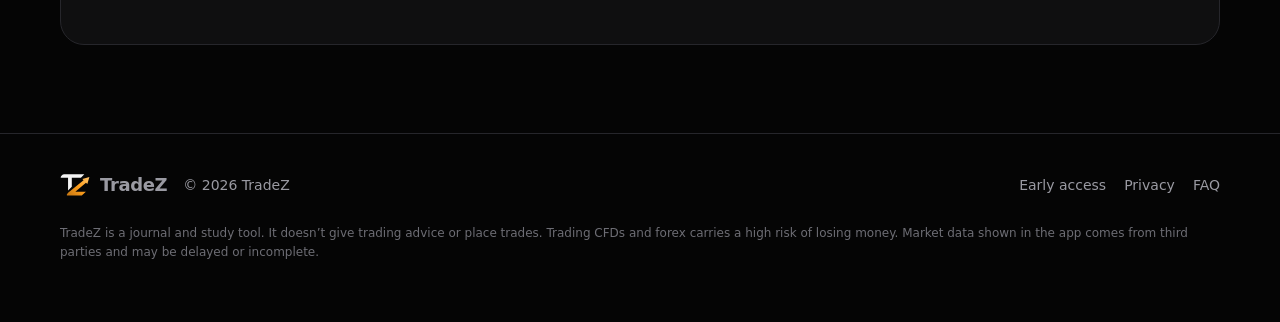
==== commit 19ee730f: "Sharper screenshots: 2x pixel density, cropped to what matters" ====
--- a/index.html
+++ b/index.html
@@ -39,7 +39,7 @@
     <a class="btn btn-ghost" href="#features">See what’s inside</a>
   </div>
   <p class="note">Windows 10 / 11 · MT5 &amp; cTrader sync · now in private beta</p>
-  <div class="shot"><img src="/assets/dashboard.webp" alt="The TradeZ dashboard" width="1440" height="900" fetchpriority="high"></div>
+  <div class="shot"><img src="/assets/dashboard.webp" alt="The TradeZ dashboard" width="2880" height="1800" fetchpriority="high"></div>
 </div></section>
 
 <section id="features"><div class="wrap">
@@ -60,19 +60,19 @@
 <section><div class="wrap">
 <div class="feature reveal">
   <div class="text"><div class="kicker">Calendar</div><h3>See your month in one look</h3><p>Green and red days, weekly totals and the numbers that matter for any day, week, month or year.</p><ul><li>Day, week, month and year views</li><li>Click any day for its trades and notes</li><li>Counts days the way your broker does</li></ul></div>
-  <div class="frame"><img src="/assets/calendar.webp" alt="TradeZ calendar with daily results" width="1440" height="900" loading="lazy"></div>
+  <div class="frame"><img src="/assets/calendar.webp" alt="TradeZ calendar with daily results" width="1620" height="688" loading="lazy"></div>
 </div>
 <div class="feature reveal flip">
   <div class="text"><div class="kicker"><span id="zeta"></span>Zeta · beta</div><h3>Ask your journal anything</h3><p>Zeta is a private assistant built into TradeZ. Ask in plain words — “how am I doing this month?”, “best setup on gold?”, “what are my mistakes costing me?” — and get the answer with the figures behind it.</p><ul><li>Runs on your PC and works offline</li><li>Knows your setups, sessions, streaks and drawdown</li><li>Finds the right help guide for “how do I…”</li></ul></div>
-  <div class="frame"><img src="/assets/zeta.webp" alt="Zeta answering questions about the journal" width="1440" height="900" loading="lazy"></div>
+  <div class="frame tall"><img src="/assets/zeta.webp" alt="Zeta answering questions about the journal" width="816" height="1576" loading="lazy"></div>
 </div>
 <div class="feature reveal">
   <div class="text"><div class="kicker">Mindset</div><h3>Trade your plan, not your mood</h3><p>Log how you felt before, during and after each trade. TradeZ shows what emotions, readiness and mistakes really cost you.</p><ul><li>Emotions, confidence and plan-followed stats</li><li>Revenge-trade and overtrading warnings</li><li>Mistake tags priced in money</li></ul></div>
-  <div class="frame"><img src="/assets/mindset.webp" alt="TradeZ mindset dashboard" width="1440" height="900" loading="lazy"></div>
+  <div class="frame"><img src="/assets/mindset.webp" alt="TradeZ mindset dashboard" width="2356" height="1200" loading="lazy"></div>
 </div>
 <div class="feature reveal flip">
   <div class="text"><div class="kicker">Reports</div><h3>Find your edge — and your leaks</h3><p>Slice results by time, instrument, risk, setup and tag, or compare winners with losers and any two groups of trades.</p><ul><li>Performance, day &amp; time, risk and setup reports</li><li>Winners vs losers side by side</li><li>Everything in money or in R</li></ul></div>
-  <div class="frame"><img src="/assets/reports.webp" alt="TradeZ reports" width="1440" height="900" loading="lazy"></div>
+  <div class="frame"><img src="/assets/reports.webp" alt="TradeZ reports" width="2300" height="860" loading="lazy"></div>
 </div>
 </div></section>
 
--- a/assets/site.css
+++ b/assets/site.css
@@ -135,3 +135,6 @@
   .js .reveal { opacity: 0; transform: translateY(18px); transition: opacity 0.6s ease, transform 0.6s ease; }
   .js .reveal.in { opacity: 1; transform: none; }
 }
+/* Screenshots are 2× for sharp text; keep them crisp when scaled */
+.frame img, .shot img { width: 100%; height: auto; }
+.feature .frame.tall { max-width: 380px; margin-inline: auto; }
